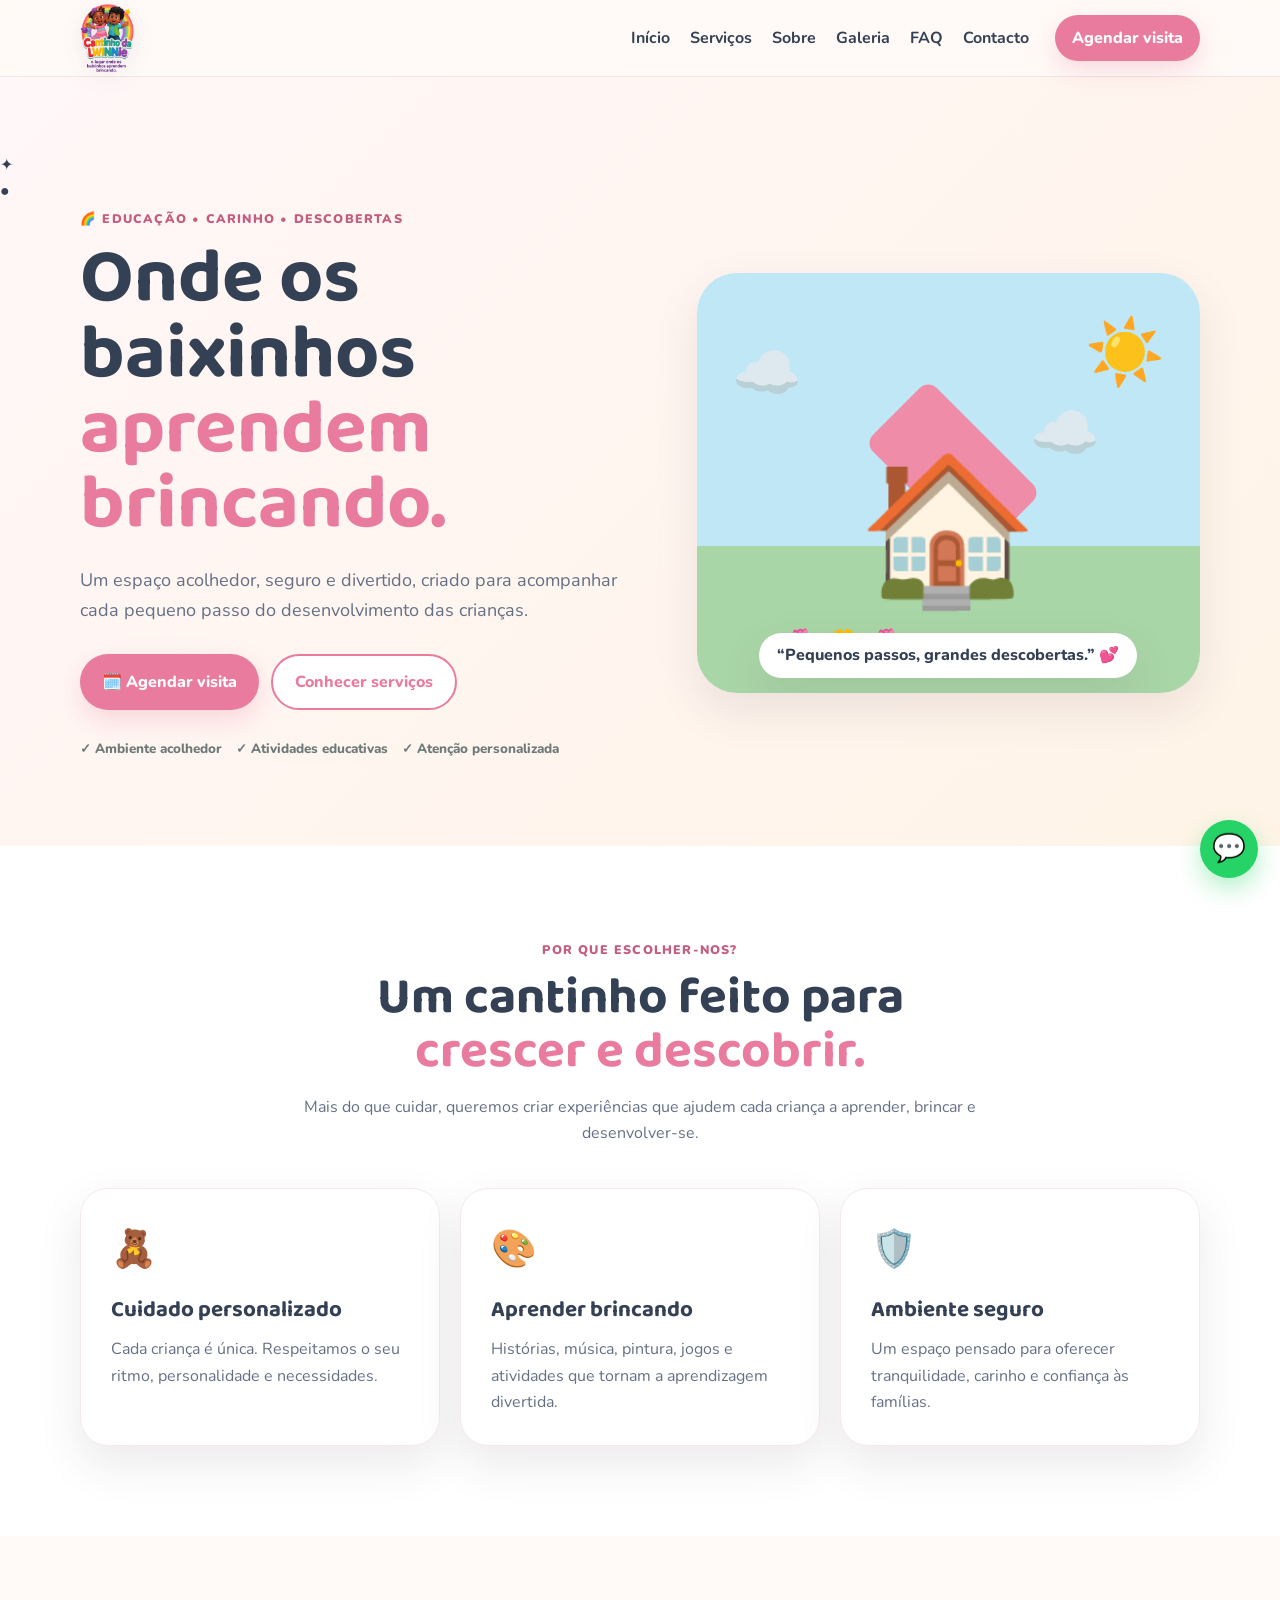
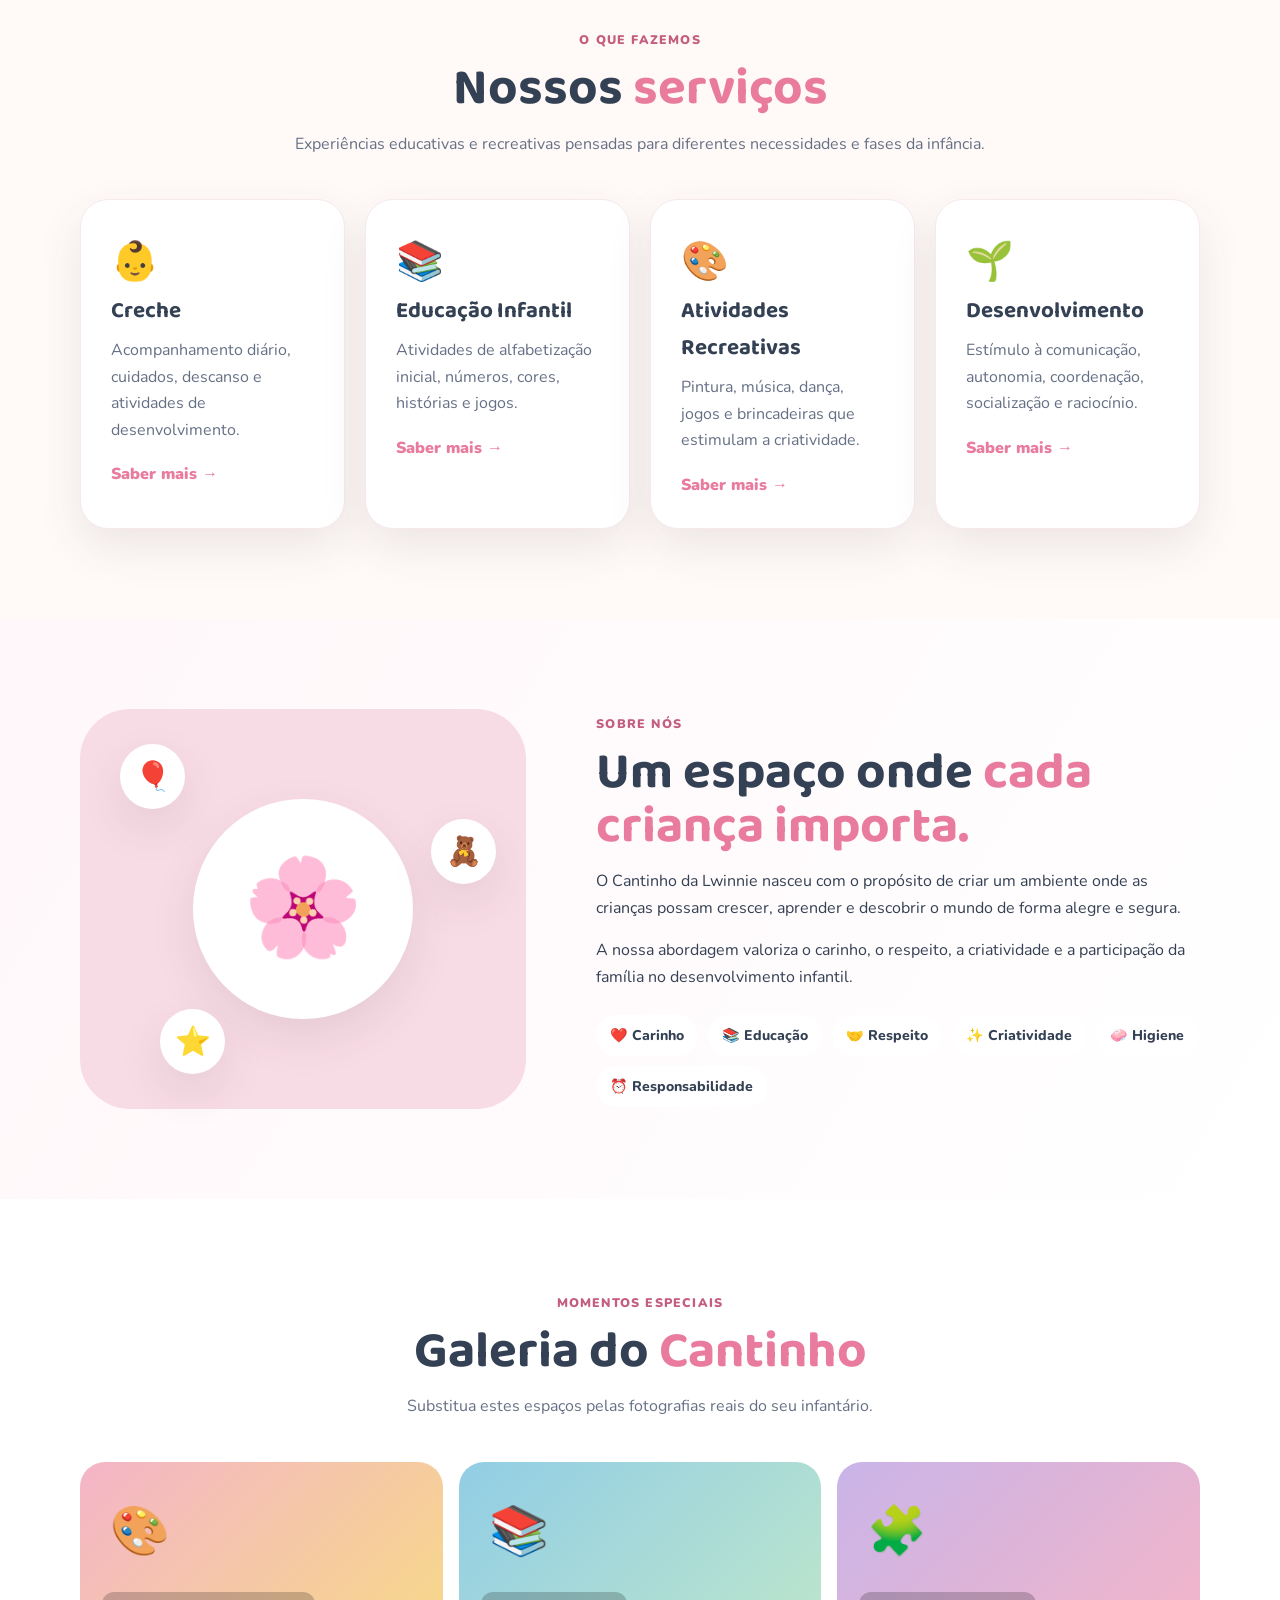
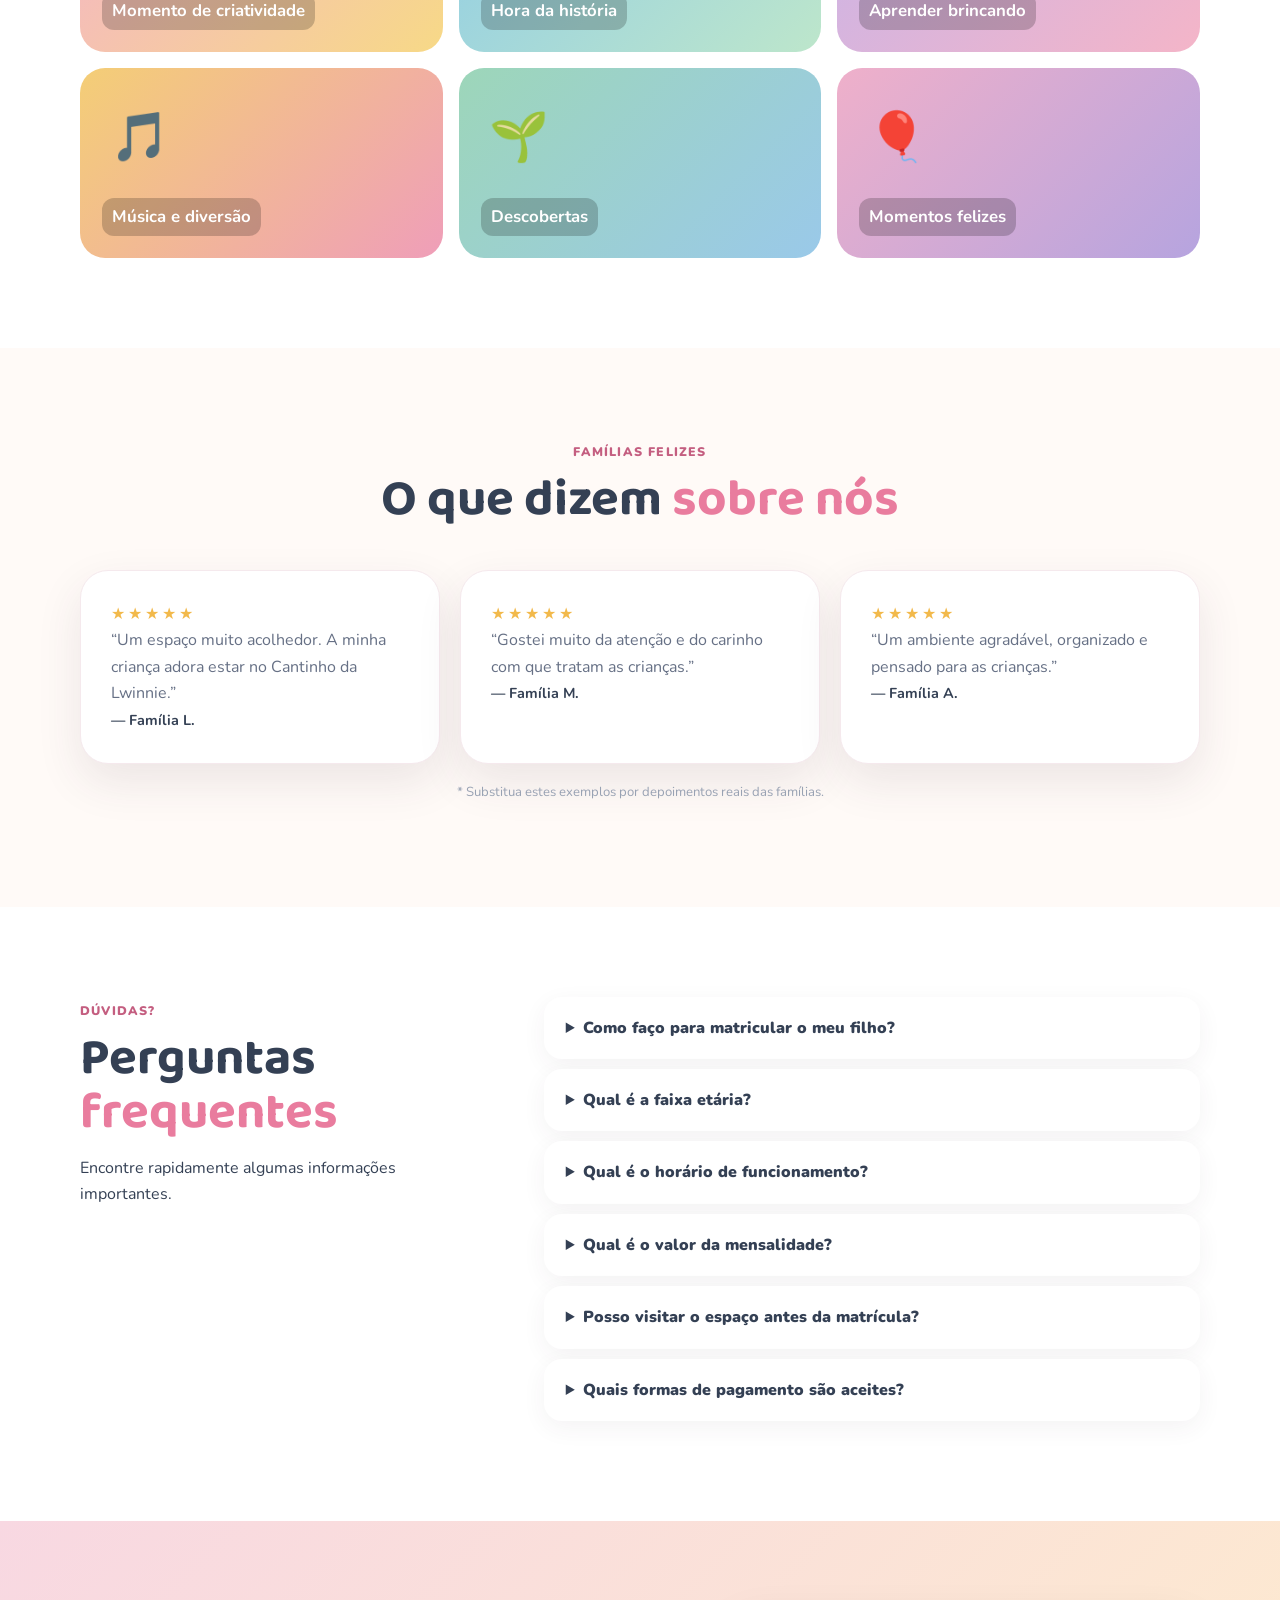
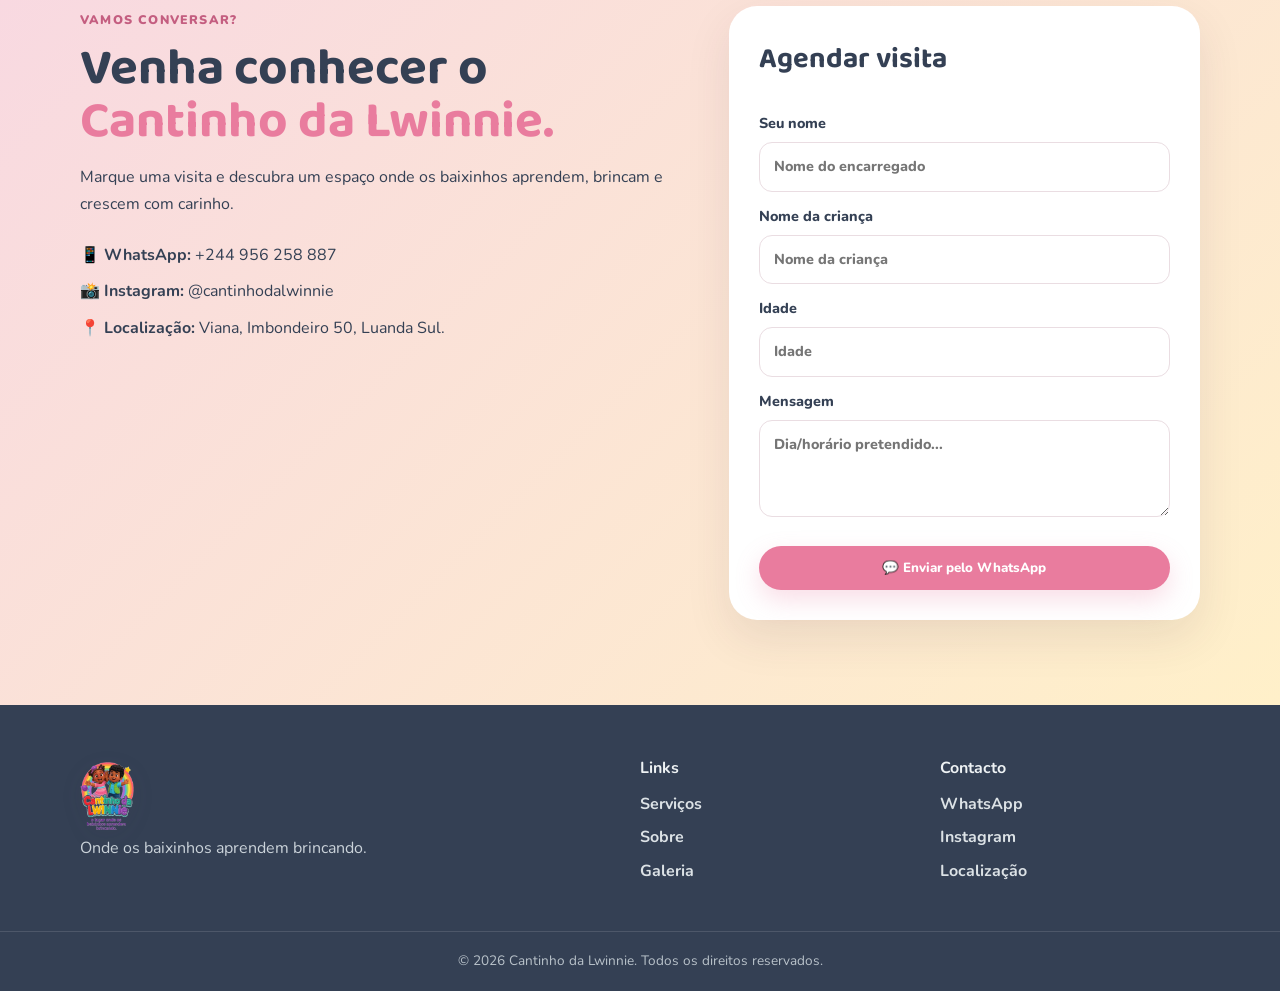
==== index.html @ ca3d9694 "Update contact information in the CTA section of index.html" ====
<!DOCTYPE html>
<html lang="pt-BR">
<head>
  <meta charset="UTF-8">
  <meta name="viewport" content="width=device-width, initial-scale=1.0">
  <title>Cantinho da Lwinnie | Onde os baixinhos aprendem brincando</title>
  <meta name="description" content="Cantinho da Lwinnie — um espaço de carinho, aprendizagem, diversão e descobertas.">
  <link rel="stylesheet" href="style.css">
</head>
<body>
  <header class="header" id="inicio">
    <div class="container nav">
      <a class="logo" href="#inicio" aria-label="Cantinho da Lwinnie"><img src="assets/logo-cantinho-lwinnie.png" alt="Cantinho da Lwinnie — Onde os baixinhos aprendem brincando."></a>
      <button class="menu-btn" aria-label="Abrir menu">☰</button>
      <nav class="menu">
        <a href="#inicio">Início</a>
        <a href="#servicos">Serviços</a>
        <a href="#sobre">Sobre</a>
        <a href="#galeria">Galeria</a>
        <a href="#faq">FAQ</a>
        <a href="#contato">Contacto</a>
      </nav>
      <a class="btn btn-small" href="#contato">Agendar visita</a>
    </div>
  </header>

  <main>
    <section class="hero">
      <div class="hero-decor decor-1">✦</div><div class="hero-decor decor-2">●</div>
      <div class="container hero-grid">
        <div class="hero-copy">
          <span class="eyebrow">🌈 Educação • Carinho • Descobertas</span>
          <h1>Onde os baixinhos <span>aprendem brincando.</span></h1>
          <p>Um espaço acolhedor, seguro e divertido, criado para acompanhar cada pequeno passo do desenvolvimento das crianças.</p>
          <div class="hero-actions">
            <a class="btn" href="#contato">🗓️ Agendar visita</a>
            <a class="btn btn-outline" href="#servicos">Conhecer serviços</a>
          </div>
          <div class="trust-row">
            <span>✓ Ambiente acolhedor</span><span>✓ Atividades educativas</span><span>✓ Atenção personalizada</span>
          </div>
        </div>
        <div class="hero-card">
          <div class="sun">☀️</div>
          <div class="cloud c1">☁️</div><div class="cloud c2">☁️</div>
          <div class="playhouse">
            <div class="roof"></div><div class="house">🏠</div>
            <div class="flowers">🌷 🌼 🌷</div>
          </div>
          <div class="hero-note">“Pequenos passos, grandes descobertas.” 💕</div>
        </div>
      </div>
    </section>

    <section class="section soft">
      <div class="container">
        <div class="section-head">
          <span class="eyebrow">Por que escolher-nos?</span>
          <h2>Um cantinho feito para <span>crescer e descobrir.</span></h2>
          <p>Mais do que cuidar, queremos criar experiências que ajudem cada criança a aprender, brincar e desenvolver-se.</p>
        </div>
        <div class="cards three">
          <article class="card"><div class="icon">🧸</div><h3>Cuidado personalizado</h3><p>Cada criança é única. Respeitamos o seu ritmo, personalidade e necessidades.</p></article>
          <article class="card"><div class="icon">🎨</div><h3>Aprender brincando</h3><p>Histórias, música, pintura, jogos e atividades que tornam a aprendizagem divertida.</p></article>
          <article class="card"><div class="icon">🛡️</div><h3>Ambiente seguro</h3><p>Um espaço pensado para oferecer tranquilidade, carinho e confiança às famílias.</p></article>
        </div>
      </div>
    </section>

    <section class="section" id="servicos">
      <div class="container">
        <div class="section-head">
          <span class="eyebrow">O que fazemos</span>
          <h2>Nossos <span>serviços</span></h2>
          <p>Experiências educativas e recreativas pensadas para diferentes necessidades e fases da infância.</p>
        </div>
        <div class="cards four">
          <article class="service"><span>👶</span><h3>Creche</h3><p>Acompanhamento diário, cuidados, descanso e atividades de desenvolvimento.</p><a href="#contato">Saber mais →</a></article>
          <article class="service"><span>📚</span><h3>Educação Infantil</h3><p>Atividades de alfabetização inicial, números, cores, histórias e jogos.</p><a href="#contato">Saber mais →</a></article>
          <article class="service"><span>🎨</span><h3>Atividades Recreativas</h3><p>Pintura, música, dança, jogos e brincadeiras que estimulam a criatividade.</p><a href="#contato">Saber mais →</a></article>
          <article class="service"><span>🌱</span><h3>Desenvolvimento</h3><p>Estímulo à comunicação, autonomia, coordenação, socialização e raciocínio.</p><a href="#contato">Saber mais →</a></article>
        </div>
      </div>
    </section>

    <section class="section about" id="sobre">
      <div class="container about-grid">
        <div class="about-art"><div class="about-circle">🌸</div><div class="bubble b1">🎈</div><div class="bubble b2">🧸</div><div class="bubble b3">⭐</div></div>
        <div>
          <span class="eyebrow">Sobre nós</span>
          <h2>Um espaço onde <span>cada criança importa.</span></h2>
          <p>O Cantinho da Lwinnie nasceu com o propósito de criar um ambiente onde as crianças possam crescer, aprender e descobrir o mundo de forma alegre e segura.</p>
          <p>A nossa abordagem valoriza o carinho, o respeito, a criatividade e a participação da família no desenvolvimento infantil.</p>
          <div class="values"><span>❤️ Carinho</span><span>📚 Educação</span><span>🤝 Respeito</span><span>✨ Criatividade</span><span>🧼 Higiene</span><span>⏰ Responsabilidade</span></div>
        </div>
      </div>
    </section>

    <section class="section soft" id="galeria">
      <div class="container">
        <div class="section-head">
          <span class="eyebrow">Momentos especiais</span>
          <h2>Galeria do <span>Cantinho</span></h2>
          <p>Substitua estes espaços pelas fotografias reais do seu infantário.</p>
        </div>
        <div class="gallery">
          <div class="photo p1"><span>🎨</span><b>Momento de criatividade</b></div>
          <div class="photo p2"><span>📚</span><b>Hora da história</b></div>
          <div class="photo p3"><span>🧩</span><b>Aprender brincando</b></div>
          <div class="photo p4"><span>🎵</span><b>Música e diversão</b></div>
          <div class="photo p5"><span>🌱</span><b>Descobertas</b></div>
          <div class="photo p6"><span>🎈</span><b>Momentos felizes</b></div>
        </div>
      </div>
    </section>

    <section class="section">
      <div class="container">
        <div class="section-head"><span class="eyebrow">Famílias felizes</span><h2>O que dizem <span>sobre nós</span></h2></div>
        <div class="cards three">
          <article class="testimonial"><div class="stars">★★★★★</div><p>“Um espaço muito acolhedor. A minha criança adora estar no Cantinho da Lwinnie.”</p><b>— Família L.</b></article>
          <article class="testimonial"><div class="stars">★★★★★</div><p>“Gostei muito da atenção e do carinho com que tratam as crianças.”</p><b>— Família M.</b></article>
          <article class="testimonial"><div class="stars">★★★★★</div><p>“Um ambiente agradável, organizado e pensado para as crianças.”</p><b>— Família A.</b></article>
        </div>
        <p class="small-note">* Substitua estes exemplos por depoimentos reais das famílias.</p>
      </div>
    </section>

    <section class="section soft" id="faq">
      <div class="container faq-grid">
        <div><span class="eyebrow">Dúvidas?</span><h2>Perguntas <span>frequentes</span></h2><p>Encontre rapidamente algumas informações importantes.</p></div>
        <div class="faq">
          <details><summary>Como faço para matricular o meu filho?</summary><p>Entre em contacto pelo WhatsApp ou agende uma visita para conhecer o espaço e receber todas as informações.</p></details>
          <details><summary>Qual é a faixa etária?</summary><p>Informe aqui a faixa etária real atendida pelo Cantinho da Lwinnie.</p></details>
          <details><summary>Qual é o horário de funcionamento?</summary><p>Informe aqui os horários oficiais de funcionamento.</p></details>
          <details><summary>Qual é o valor da mensalidade?</summary><p>Entre em contacto para consultar os valores e condições atuais.</p></details>
          <details><summary>Posso visitar o espaço antes da matrícula?</summary><p>Sim. Recomendamos agendar a visita previamente para podermos receber a família com atenção.</p></details>
          <details><summary>Quais formas de pagamento são aceites?</summary><p>Informe aqui os métodos de pagamento disponíveis.</p></details>
        </div>
      </div>
    </section>

    <section class="cta" id="contato">
      <div class="container cta-grid">
        <div><span class="eyebrow">Vamos conversar?</span><h2>Venha conhecer o <span>Cantinho da Lwinnie.</span></h2><p>Marque uma visita e descubra um espaço onde os baixinhos aprendem, brincam e crescem com carinho.</p>
          <div class="contact-list"><div>📱 <b>WhatsApp:</b> <span id="phoneText">+244 956 258 887 </span></div><div>📸 <b>Instagram:</b> @cantinhodalwinnie</div><div>📍 <b>Localização:</b> Viana, Imbondeiro 50, Luanda Sul. </div></div>
        </div>
        <form id="bookingForm">
          <h3>Agendar visita</h3>
          <label>Seu nome<input required id="name" placeholder="Nome do encarregado"></label>
          <label>Nome da criança<input id="child" placeholder="Nome da criança"></label>
          <label>Idade<input id="age" type="number" min="0" max="18" placeholder="Idade"></label>
          <label>Mensagem<textarea id="message" rows="3" placeholder="Dia/horário pretendido..."></textarea></label>
          <button class="btn" type="submit">💬 Enviar pelo WhatsApp</button>
        </form>
      </div>
    </section>
  </main>

  <footer>
    <div class="container footer-grid">
      <div><a class="logo" href="#inicio" aria-label="Cantinho da Lwinnie"><img src="assets/logo-cantinho-lwinnie.png" alt="Cantinho da Lwinnie — Onde os baixinhos aprendem brincando."></a><p>Onde os baixinhos aprendem brincando.</p></div>
      <div><b>Links</b><a href="#servicos">Serviços</a><a href="#sobre">Sobre</a><a href="#galeria">Galeria</a></div>
      <div><b>Contacto</b><a href="#contato">WhatsApp</a><a href="#contato">Instagram</a><a href="#contato">Localização</a></div>
    </div>
    <div class="copyright">© 2026 Cantinho da Lwinnie. Todos os direitos reservados.</div>
  </footer>
  <a class="whatsapp" id="wa" href="#" aria-label="Falar no WhatsApp">💬</a>
  <script src="script.js"></script>
</body>
</html>
---- style.css ----
@import url('https://fonts.googleapis.com/css2?family=Baloo+2:wght@500;600;700&family=Nunito:wght@400;600;700;800&display=swap');
:root{--pink:#e97c9e;--pink2:#f8d8e2;--yellow:#f7c95b;--green:#83c9aa;--blue:#8dc8e8;--ink:#344054;--muted:#667085;--cream:#fffaf7;--white:#fff;--shadow:0 18px 45px rgba(72,52,65,.10);--radius:28px}
*{box-sizing:border-box;scroll-behavior:smooth}body{margin:0;font-family:Nunito,sans-serif;color:var(--ink);background:var(--cream);line-height:1.65}h1,h2,h3,.logo{font-family:"Baloo 2",sans-serif}h1,h2,h3,p{margin-top:0}.container{width:min(1120px,92%);margin:auto}.header{position:sticky;top:0;z-index:50;background:rgba(255,250,247,.9);backdrop-filter:blur(16px);border-bottom:1px solid #f1e5e8}.nav{height:76px;display:flex;align-items:center;gap:26px}.logo{display:flex;align-items:center;font-size:1.35rem;text-decoration:none;color:var(--ink);white-space:nowrap;height:66px;overflow:visible}.logo img{display:block;height:68px;width:auto;max-width:230px;object-fit:contain;filter:drop-shadow(0 7px 10px rgba(72,52,65,.10));animation:logoEntrance .9s ease-out both,logoFloat 4.5s ease-in-out 1s infinite}.logo:hover img{animation:logoFloat .9s ease-in-out infinite;transform:scale(1.03)}@keyframes logoEntrance{from{opacity:0;transform:translateY(-14px) scale(.88) rotate(-3deg)}to{opacity:1;transform:translateY(0) scale(1) rotate(0)}}@keyframes logoFloat{0%,100%{transform:translateY(0) rotate(0deg)}50%{transform:translateY(-3px) rotate(.6deg)}}.menu{display:flex;gap:20px;margin-left:auto}.menu a,footer a{color:var(--ink);text-decoration:none;font-weight:700}.menu a:hover,footer a:hover{color:var(--pink)}.btn{display:inline-flex;align-items:center;justify-content:center;border:0;border-radius:999px;padding:13px 22px;background:var(--pink);color:white;text-decoration:none;font-weight:800;box-shadow:0 10px 24px rgba(233,124,158,.25);cursor:pointer;font-family:inherit}.btn:hover{transform:translateY(-2px)}.btn-small{padding:10px 17px}.btn-outline{background:white;color:var(--pink);border:2px solid var(--pink);box-shadow:none}.menu-btn{display:none;background:none;border:0;font-size:1.6rem}.hero{overflow:hidden;padding:75px 0 85px;background:linear-gradient(135deg,#fff7f8,#fff4e7)}.hero-grid{display:grid;grid-template-columns:1.05fr .95fr;gap:60px;align-items:center}.eyebrow{display:inline-block;color:#c45e80;font-weight:900;text-transform:uppercase;letter-spacing:1.2px;font-size:.78rem;margin-bottom:12px}.hero h1{font-size:clamp(3rem,6vw,5rem);line-height:.98;margin-bottom:24px;color:#344054}.hero h1 span,h2 span{color:var(--pink)}.hero p{font-size:1.13rem;color:var(--muted);max-width:610px}.hero-actions{display:flex;gap:12px;flex-wrap:wrap;margin:28px 0}.trust-row{display:flex;gap:14px;flex-wrap:wrap;font-size:.84rem;font-weight:800;color:#6d7a77}.hero-card{height:420px;border-radius:40px;background:linear-gradient(180deg,#bfe7f5 0 65%,#a9d6a7 65%);position:relative;overflow:hidden;box-shadow:var(--shadow)}.sun{position:absolute;right:35px;top:28px;font-size:4rem}.cloud{position:absolute;font-size:3.5rem;opacity:.85}.c1{left:35px;top:55px}.c2{right:100px;top:115px}.playhouse{position:absolute;left:50%;bottom:42px;transform:translateX(-50%);font-size:9rem}.roof{position:absolute;width:160px;height:90px;background:#ef8da9;left:15px;top:10px;transform:rotate(45deg);border-radius:12px;z-index:0}.house{position:relative;z-index:1}.flowers{position:absolute;bottom:-18px;left:-75px;font-size:1.8rem;width:280px;white-space:nowrap}.hero-note{position:absolute;bottom:15px;left:50%;transform:translateX(-50%);background:white;padding:9px 18px;border-radius:999px;font-weight:800;width:max-content;box-shadow:var(--shadow)}.section{padding:90px 0}.soft{background:#fff}.section-head{text-align:center;max-width:700px;margin:0 auto 42px}.section-head h2,h2{font-size:clamp(2.2rem,4vw,3.2rem);line-height:1.05;margin-bottom:14px}.section-head p{color:var(--muted)}.cards{display:grid;gap:20px}.three{grid-template-columns:repeat(3,1fr)}.four{grid-template-columns:repeat(4,1fr)}.card,.service,.testimonial{background:white;border-radius:var(--radius);padding:30px;box-shadow:var(--shadow);border:1px solid #f5e9ed}.icon{font-size:2.3rem;margin-bottom:12px}.card h3,.service h3{font-size:1.4rem;margin-bottom:7px}.card p,.service p,.testimonial p{color:var(--muted);margin-bottom:0}.service{transition:.2s}.service:hover{transform:translateY(-6px)}.service>span{font-size:2.4rem}.service a{display:inline-block;color:var(--pink);font-weight:900;text-decoration:none;margin-top:18px}.about{background:linear-gradient(120deg,#fff7f9,#fff)}.about-grid{display:grid;grid-template-columns:.85fr 1.15fr;gap:70px;align-items:center}.about-art{height:400px;border-radius:50px;background:#f8dce5;position:relative;display:grid;place-items:center}.about-circle{width:220px;height:220px;border-radius:50%;background:#fff;display:grid;place-items:center;font-size:6rem;box-shadow:var(--shadow)}.bubble{position:absolute;background:white;width:65px;height:65px;border-radius:50%;display:grid;place-items:center;font-size:1.8rem;box-shadow:var(--shadow)}.b1{top:35px;left:40px}.b2{right:30px;top:110px}.b3{bottom:35px;left:80px}.values{display:flex;gap:10px;flex-wrap:wrap;margin-top:25px}.values span{background:#fff;padding:9px 14px;border-radius:999px;font-weight:800;font-size:.88rem}.gallery{display:grid;grid-template-columns:repeat(3,1fr);gap:16px}.photo{min-height:190px;border-radius:25px;display:flex;flex-direction:column;justify-content:end;padding:22px;color:white;overflow:hidden;position:relative;background:linear-gradient(135deg,#f4b5c8,#f7d987)}.photo:nth-child(2){background:linear-gradient(135deg,#91cde5,#bde6cb)}.photo:nth-child(3){background:linear-gradient(135deg,#c9b4e8,#f4b5c8)}.photo:nth-child(4){background:linear-gradient(135deg,#f4ce76,#ef9eb9)}.photo:nth-child(5){background:linear-gradient(135deg,#9dd6b9,#9ac9e9)}.photo:nth-child(6){background:linear-gradient(135deg,#efb0ca,#b6a4df)}.photo span{font-size:3rem;position:absolute;top:30px;left:30px}.photo b{font-size:1.05rem;background:rgba(0,0,0,.2);padding:5px 10px;border-radius:12px;width:max-content}.stars{color:#f2b94b;letter-spacing:3px}.testimonial b{font-size:.9rem}.small-note{text-align:center;color:#98a2b3;font-size:.82rem;margin-top:18px}.faq-grid{display:grid;grid-template-columns:.75fr 1.25fr;gap:70px}.faq details{background:white;border-radius:18px;margin-bottom:10px;padding:18px 22px;box-shadow:0 7px 25px rgba(72,52,65,.06)}summary{cursor:pointer;font-weight:900}details p{color:var(--muted);margin:12px 0 0}.cta{padding:85px 0;background:linear-gradient(135deg,#f8d8e2,#fff0c9)}.cta-grid{display:grid;grid-template-columns:1fr .8fr;gap:60px;align-items:start}.contact-list{display:grid;gap:10px;margin-top:25px}.cta form{background:white;padding:30px;border-radius:28px;box-shadow:var(--shadow)}form h3{font-size:1.8rem}label{display:block;font-weight:800;font-size:.9rem;margin:13px 0}input,textarea{width:100%;margin-top:6px;border:1px solid #eadde2;border-radius:13px;padding:12px 14px;font:inherit;outline:none}input:focus,textarea:focus{border-color:var(--pink)}form .btn{width:100%;margin-top:8px}footer{background:#344054;color:#eef2f4;padding:50px 0 0}.footer-grid{display:grid;grid-template-columns:2fr 1fr 1fr;gap:40px;padding-bottom:40px}.footer-grid .logo{color:white}.footer-grid p{color:#cbd3da}.footer-grid b{display:block;margin-bottom:10px}.footer-grid a{display:block;color:#dce2e6;margin:7px 0}.copyright{text-align:center;border-top:1px solid rgba(255,255,255,.12);padding:18px;color:#b9c2ca;font-size:.85rem}.whatsapp{position:fixed;right:22px;bottom:22px;width:58px;height:58px;border-radius:50%;display:grid;place-items:center;background:#25d366;color:white;text-decoration:none;font-size:1.7rem;box-shadow:0 10px 25px rgba(37,211,102,.35);z-index:40}@media(max-width:900px){.menu{display:none;position:absolute;top:76px;left:0;right:0;background:var(--cream);padding:20px;flex-direction:column;box-shadow:var(--shadow)}.menu.open{display:flex}.menu-btn{display:block;margin-left:auto}.nav>.btn{display:none}.hero-grid,.about-grid,.faq-grid,.cta-grid{grid-template-columns:1fr}.hero-card{height:330px}.three,.four{grid-template-columns:1fr 1fr}.gallery{grid-template-columns:1fr 1fr}.about-art{height:300px}}@media(max-width:560px){.logo{height:62px}.logo img{height:60px;max-width:180px}.hero{padding-top:45px}.three,.four,.gallery,.footer-grid{grid-template-columns:1fr}.section{padding:65px 0}.hero h1{font-size:3rem}.hero-card{height:280px}.playhouse{font-size:6rem}.hero-note{font-size:.75rem}.trust-row{display:grid}.about-art{height:280px}.about-circle{width:170px;height:170px;font-size:4rem}}

@media (prefers-reduced-motion: reduce){.logo img{animation:none!important}.btn:hover,.service:hover{transform:none}}
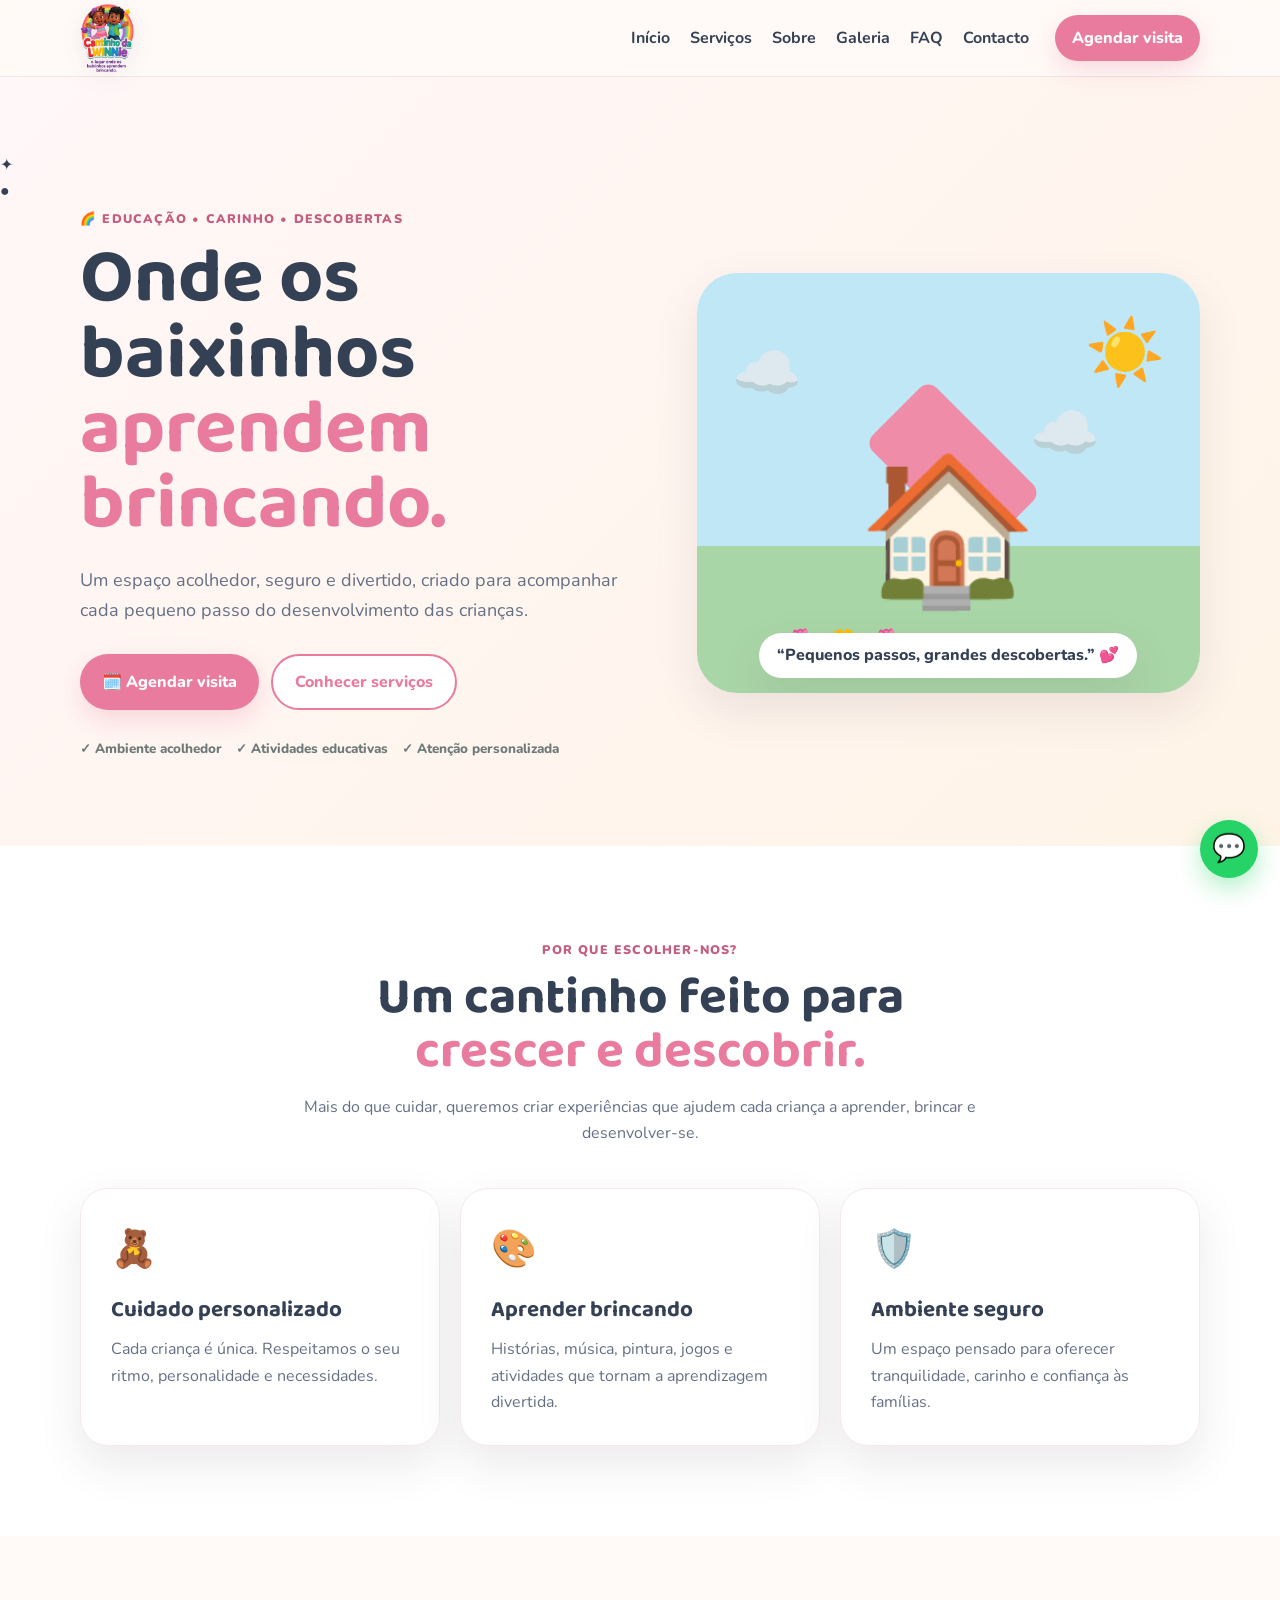
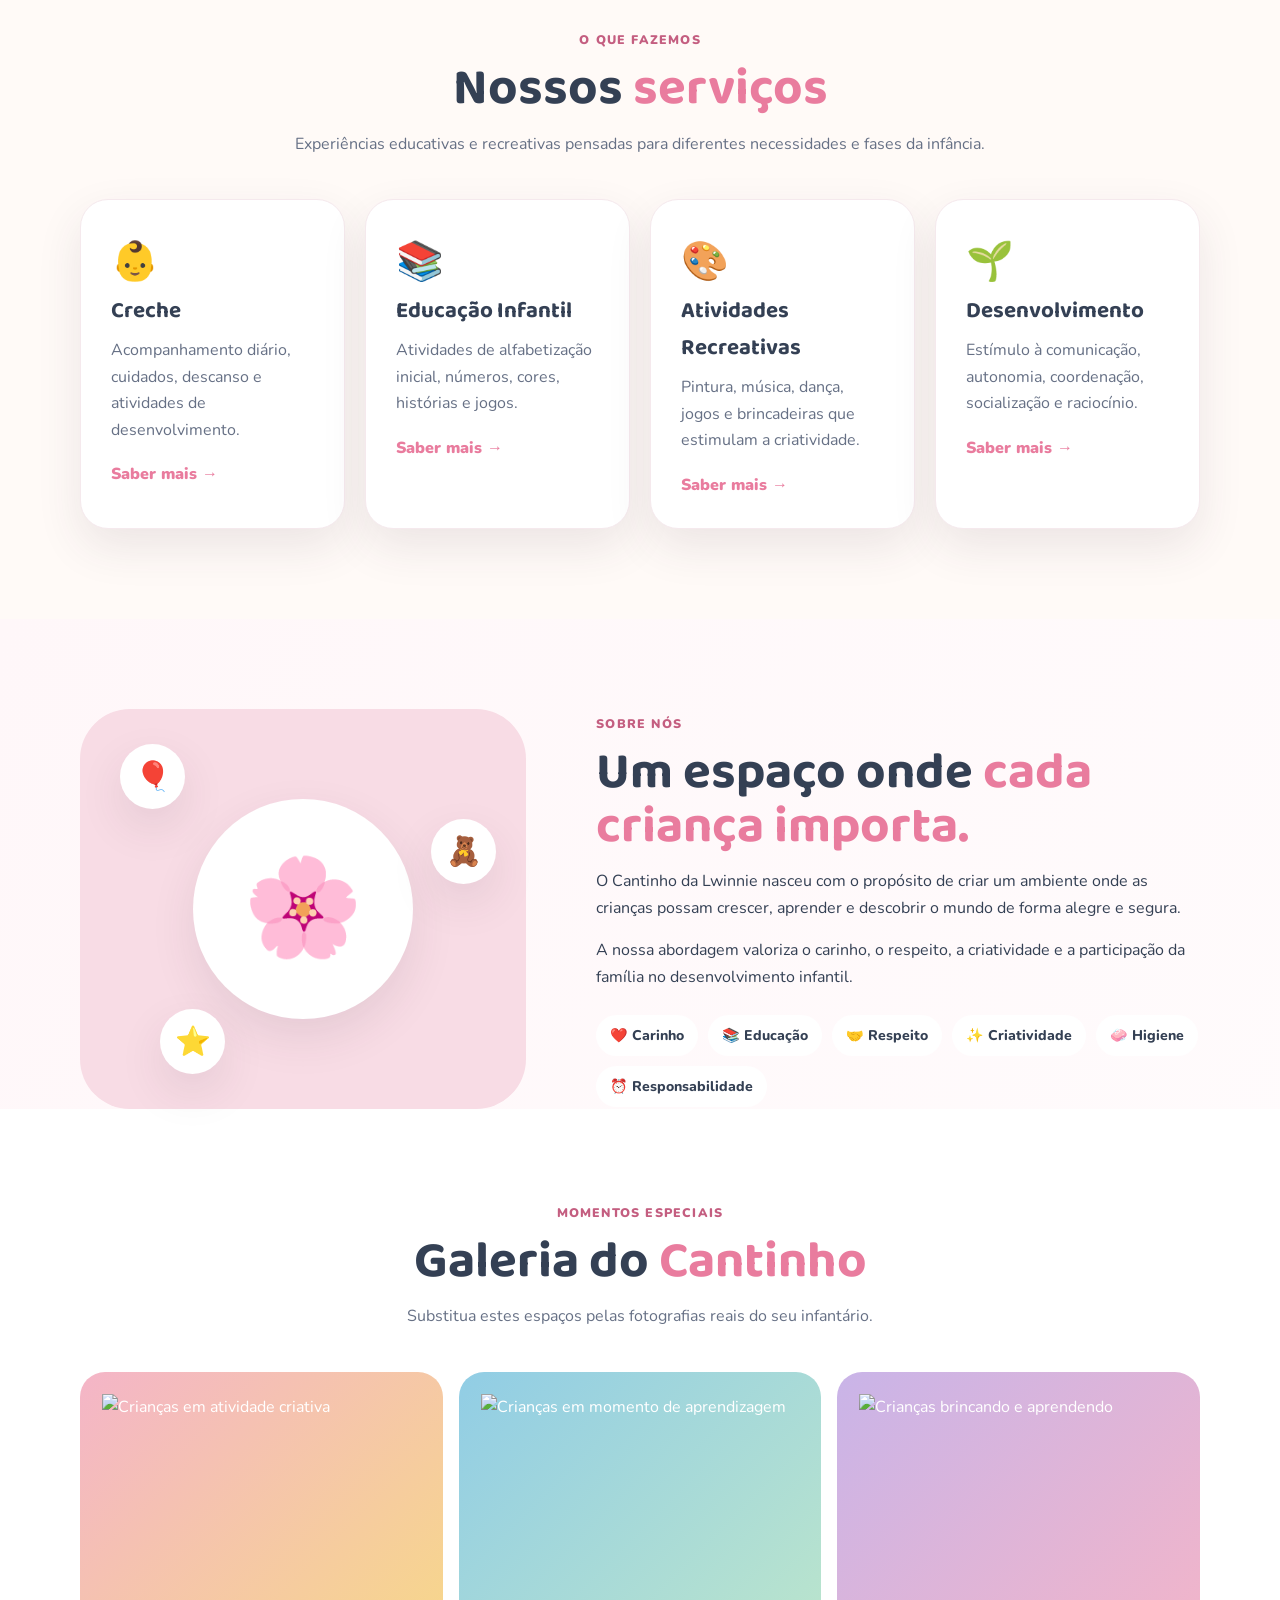
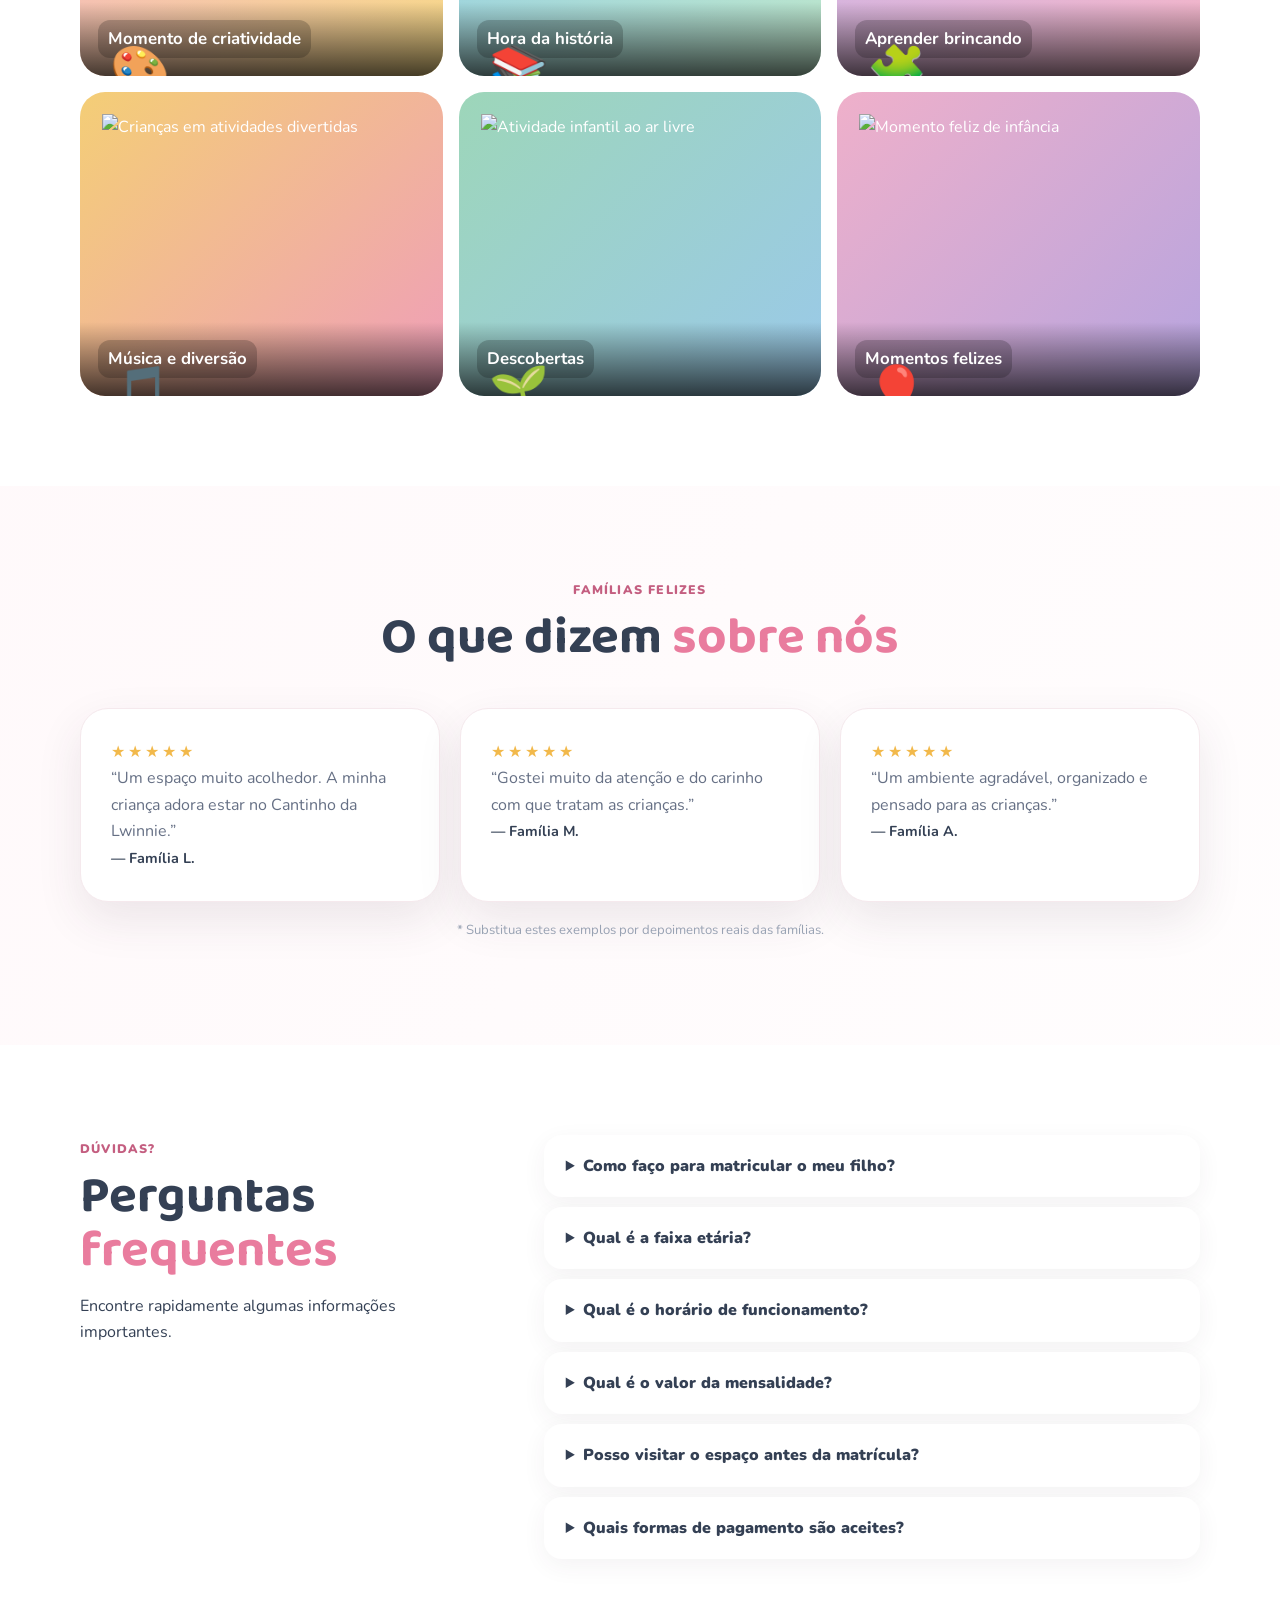
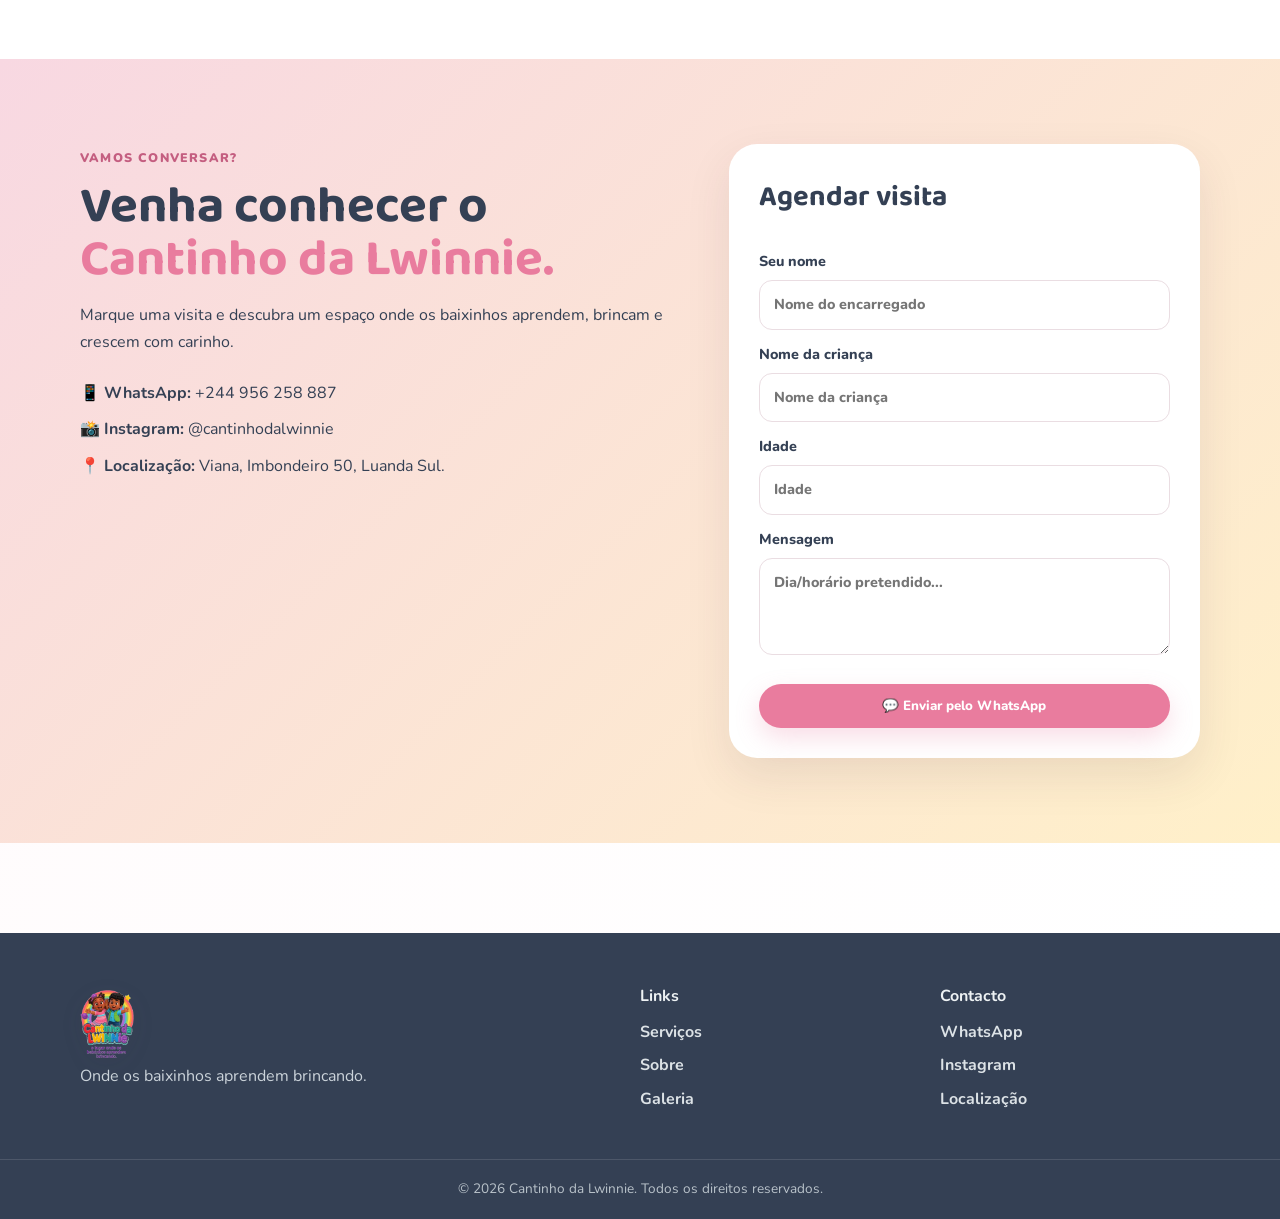
==== commit d54482ba: "Update contact information in the CTA section of index.html" ====
--- a/index.html
+++ b/index.html
@@ -6,6 +6,32 @@
   <title>Cantinho da Lwinnie | Onde os baixinhos aprendem brincando</title>
   <meta name="description" content="Cantinho da Lwinnie — um espaço de carinho, aprendizagem, diversão e descobertas.">
   <link rel="stylesheet" href="style.css">
+
+  <style>
+  .gallery .photo { overflow: hidden; position: relative; }
+  .gallery .photo > img {
+    width: 100%;
+    height: 100%;
+    min-height: 260px;
+    object-fit: cover;
+    display: block;
+    transition: transform .45s ease;
+  }
+  .gallery .photo:hover > img { transform: scale(1.05); }
+  .gallery .photo-caption {
+    position: absolute;
+    left: 0;
+    right: 0;
+    bottom: 0;
+    padding: 18px;
+    color: #fff;
+    background: linear-gradient(transparent, rgba(0,0,0,.72));
+    display: flex;
+    align-items: center;
+    gap: 8px;
+  }
+</style>
+
 </head>
 <body>
   <header class="header" id="inicio">
@@ -94,8 +120,6 @@
           <div class="values"><span>❤️ Carinho</span><span>📚 Educação</span><span>🤝 Respeito</span><span>✨ Criatividade</span><span>🧼 Higiene</span><span>⏰ Responsabilidade</span></div>
         </div>
       </div>
-    </section>
-
     <section class="section soft" id="galeria">
       <div class="container">
         <div class="section-head">
@@ -104,12 +128,30 @@
           <p>Substitua estes espaços pelas fotografias reais do seu infantário.</p>
         </div>
         <div class="gallery">
-          <div class="photo p1"><span>🎨</span><b>Momento de criatividade</b></div>
-          <div class="photo p2"><span>📚</span><b>Hora da história</b></div>
-          <div class="photo p3"><span>🧩</span><b>Aprender brincando</b></div>
-          <div class="photo p4"><span>🎵</span><b>Música e diversão</b></div>
-          <div class="photo p5"><span>🌱</span><b>Descobertas</b></div>
-          <div class="photo p6"><span>🎈</span><b>Momentos felizes</b></div>
+          <div class="photo p1">
+            <img src="https://images.unsplash.com/photo-1596464716127-f2a82984de30?auto=format&fit=crop&w=900&q=85" alt="Crianças em atividade criativa" loading="lazy">
+            <div class="photo-caption"><span>🎨</span><b>Momento de criatividade</b></div>
+          </div>
+          <div class="photo p2">
+            <img src="https://images.unsplash.com/photo-1503676260728-1c00da094a0b?auto=format&fit=crop&w=900&q=85" alt="Crianças em momento de aprendizagem" loading="lazy">
+            <div class="photo-caption"><span>📚</span><b>Hora da história</b></div>
+          </div>
+          <div class="photo p3">
+            <img src="https://images.unsplash.com/photo-1587654780291-39c9404d746b?auto=format&fit=crop&w=900&q=85" alt="Crianças brincando e aprendendo" loading="lazy">
+            <div class="photo-caption"><span>🧩</span><b>Aprender brincando</b></div>
+          </div>
+          <div class="photo p4">
+            <img src="https://images.unsplash.com/photo-1560785496-3c9d27877182?auto=format&fit=crop&w=900&q=85" alt="Crianças em atividades divertidas" loading="lazy">
+            <div class="photo-caption"><span>🎵</span><b>Música e diversão</b></div>
+          </div>
+          <div class="photo p5">
+            <img src="https://images.unsplash.com/photo-1599623560574-39d485900c95?auto=format&fit=crop&w=900&q=85" alt="Atividade infantil ao ar livre" loading="lazy">
+            <div class="photo-caption"><span>🌱</span><b>Descobertas</b></div>
+          </div>
+          <div class="photo p6">
+            <img src="https://images.unsplash.com/photo-1602030028438-4cf153cbae9e?auto=format&fit=crop&w=900&q=85" alt="Momento feliz de infância" loading="lazy">
+            <div class="photo-caption"><span>🎈</span><b>Momentos felizes</b></div>
+          </div>
         </div>
       </div>
     </section>
@@ -143,7 +185,7 @@
     <section class="cta" id="contato">
       <div class="container cta-grid">
         <div><span class="eyebrow">Vamos conversar?</span><h2>Venha conhecer o <span>Cantinho da Lwinnie.</span></h2><p>Marque uma visita e descubra um espaço onde os baixinhos aprendem, brincam e crescem com carinho.</p>
-          <div class="contact-list"><div>📱 <b>WhatsApp:</b> <span id="phoneText">+244 956 258 887 </span></div><div>📸 <b>Instagram:</b> @cantinhodalwinnie</div><div>📍 <b>Localização:</b> Viana, Imbondeiro 50, Luanda Sul. </div></div>
+          <div class="contact-list"><div>📱 <b>WhatsApp:</b> <span id="phoneText">+244 956 258 887</span></div><div>📸 <b>Instagram:</b> @cantinhodalwinnie</div><div>📍 <b>Localização:</b> Viana, Imbondeiro 50, Luanda Sul. </div></div>
         </div>
         <form id="bookingForm">
           <h3>Agendar visita</h3>
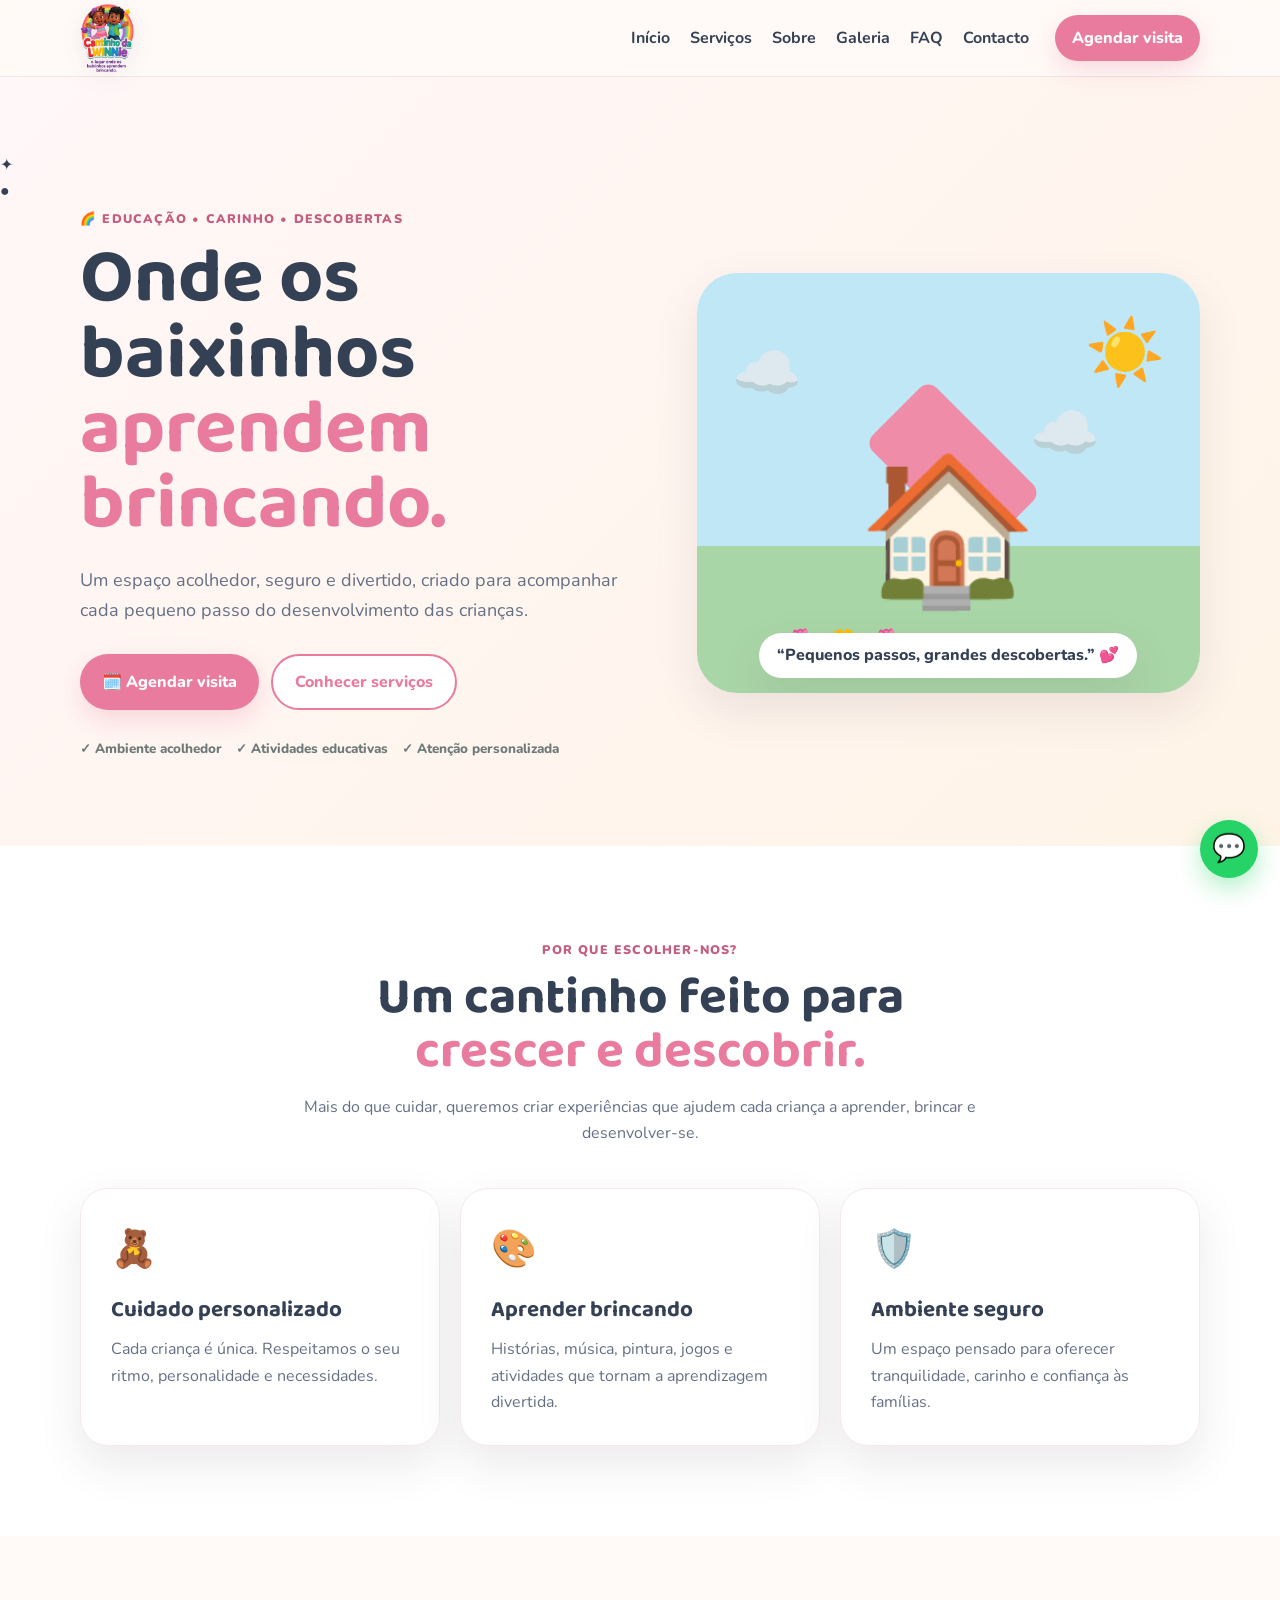
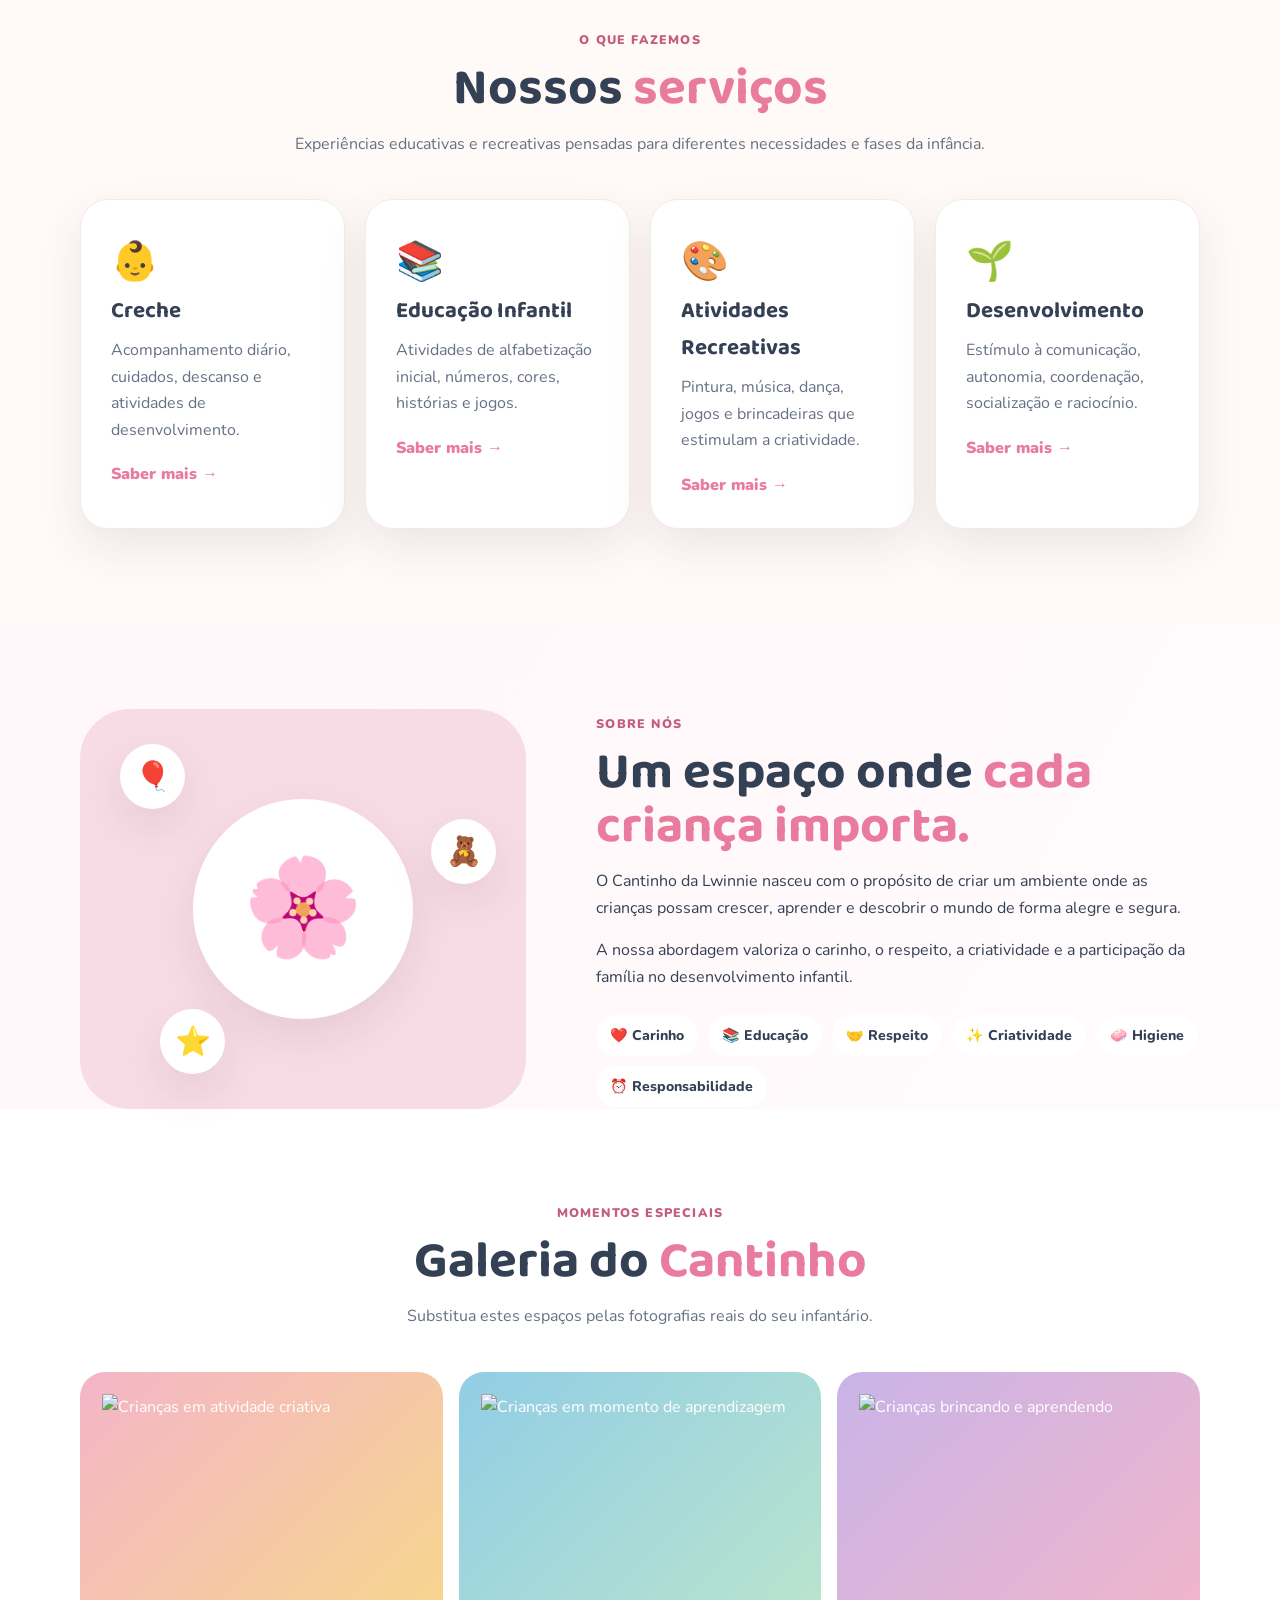
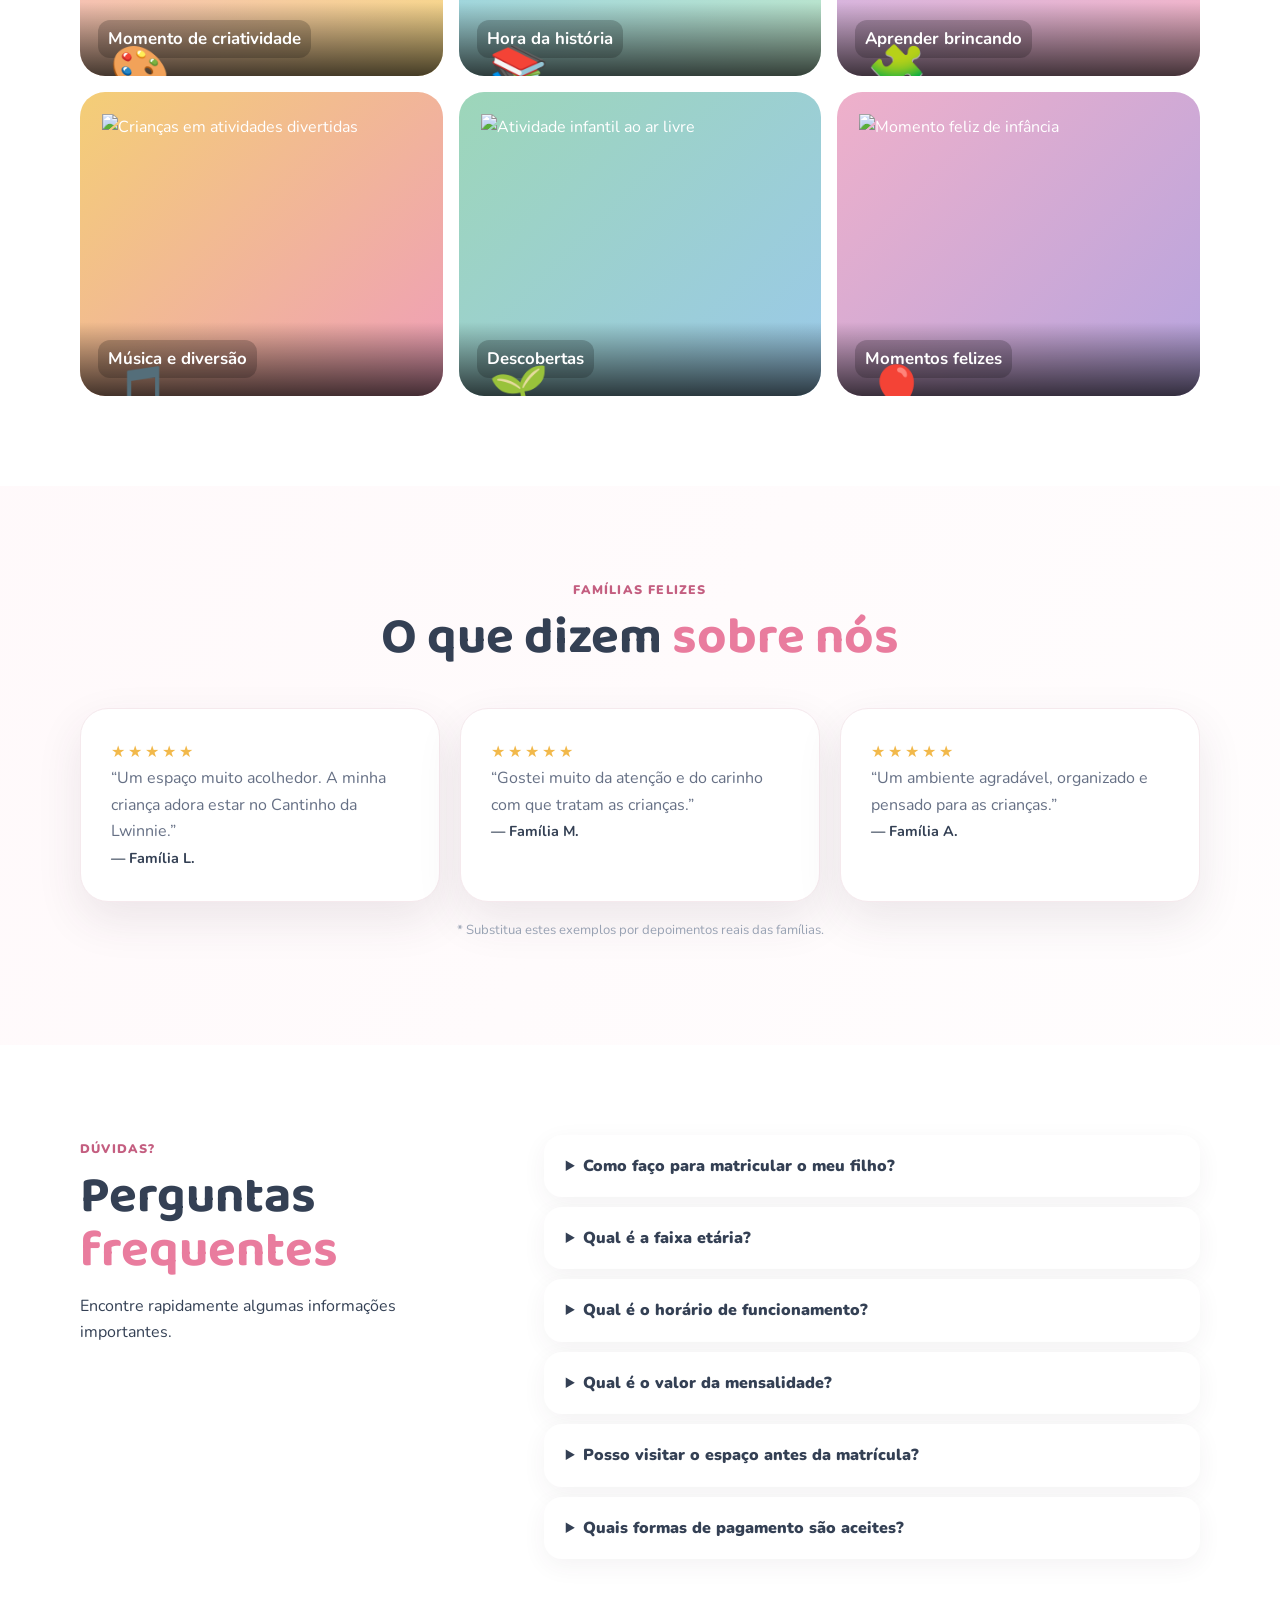
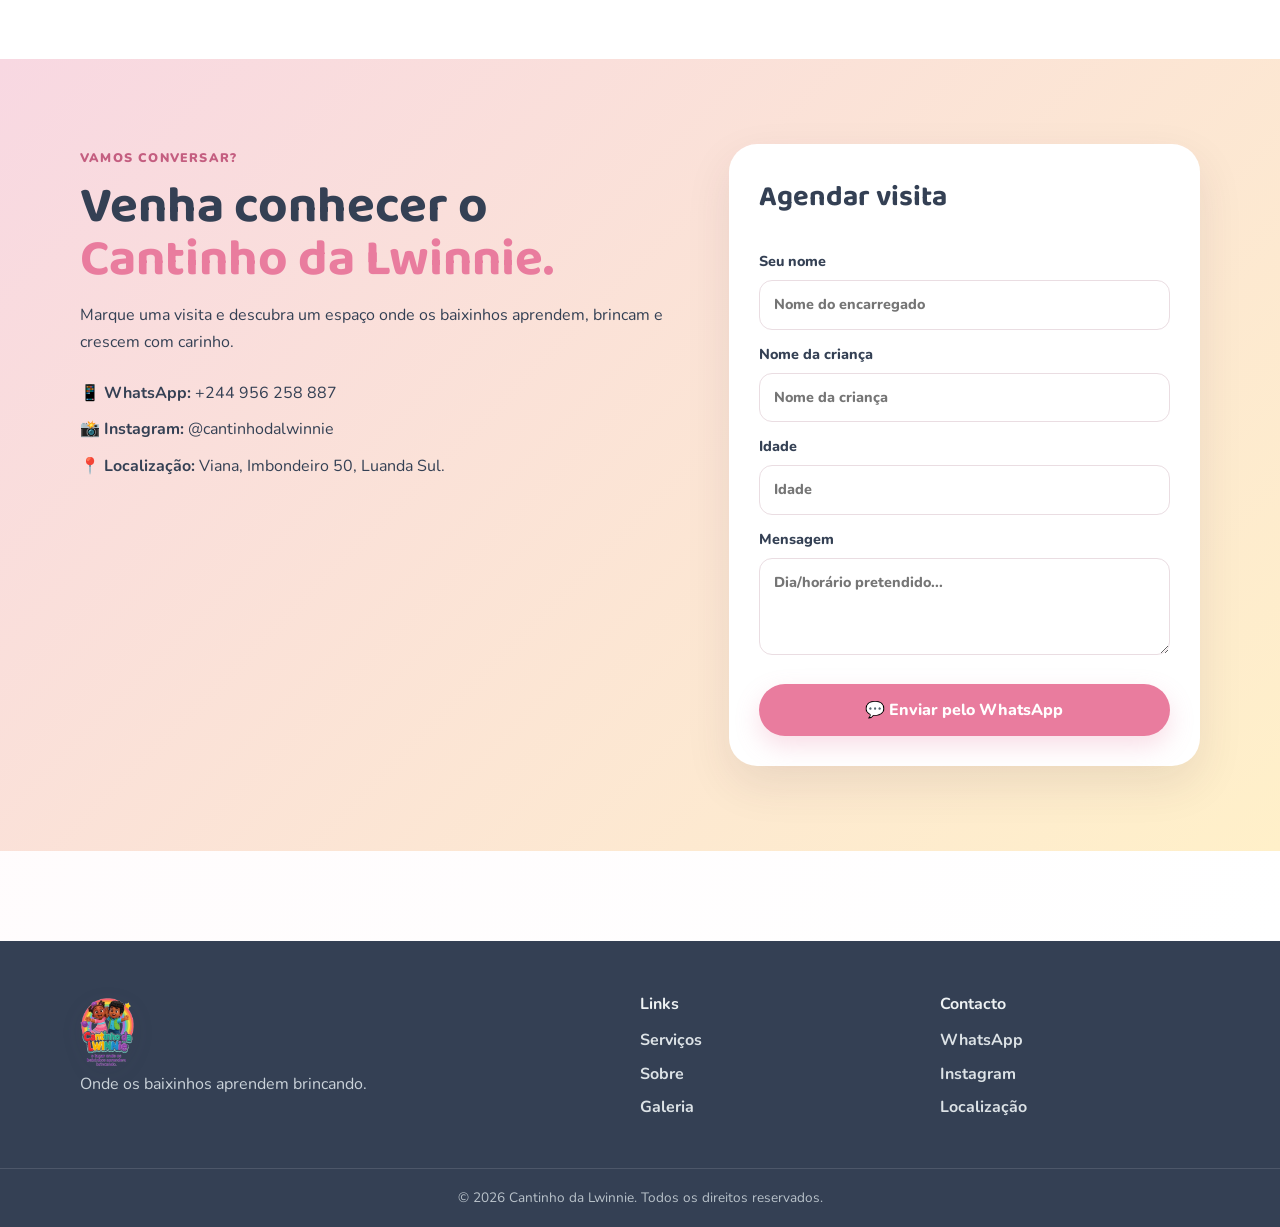
==== commit 21771a37: "Update contact information in the CTA section of index.html" ====
--- a/index.html
+++ b/index.html
@@ -193,7 +193,7 @@
           <label>Nome da criança<input id="child" placeholder="Nome da criança"></label>
           <label>Idade<input id="age" type="number" min="0" max="18" placeholder="Idade"></label>
           <label>Mensagem<textarea id="message" rows="3" placeholder="Dia/horário pretendido..."></textarea></label>
-          <button class="btn" type="submit">💬 Enviar pelo WhatsApp</button>
+          <a class="btn" href="https://wa.me/244956258887" target="_blank">💬 Enviar pelo WhatsApp</a>
         </form>
       </div>
     </section>
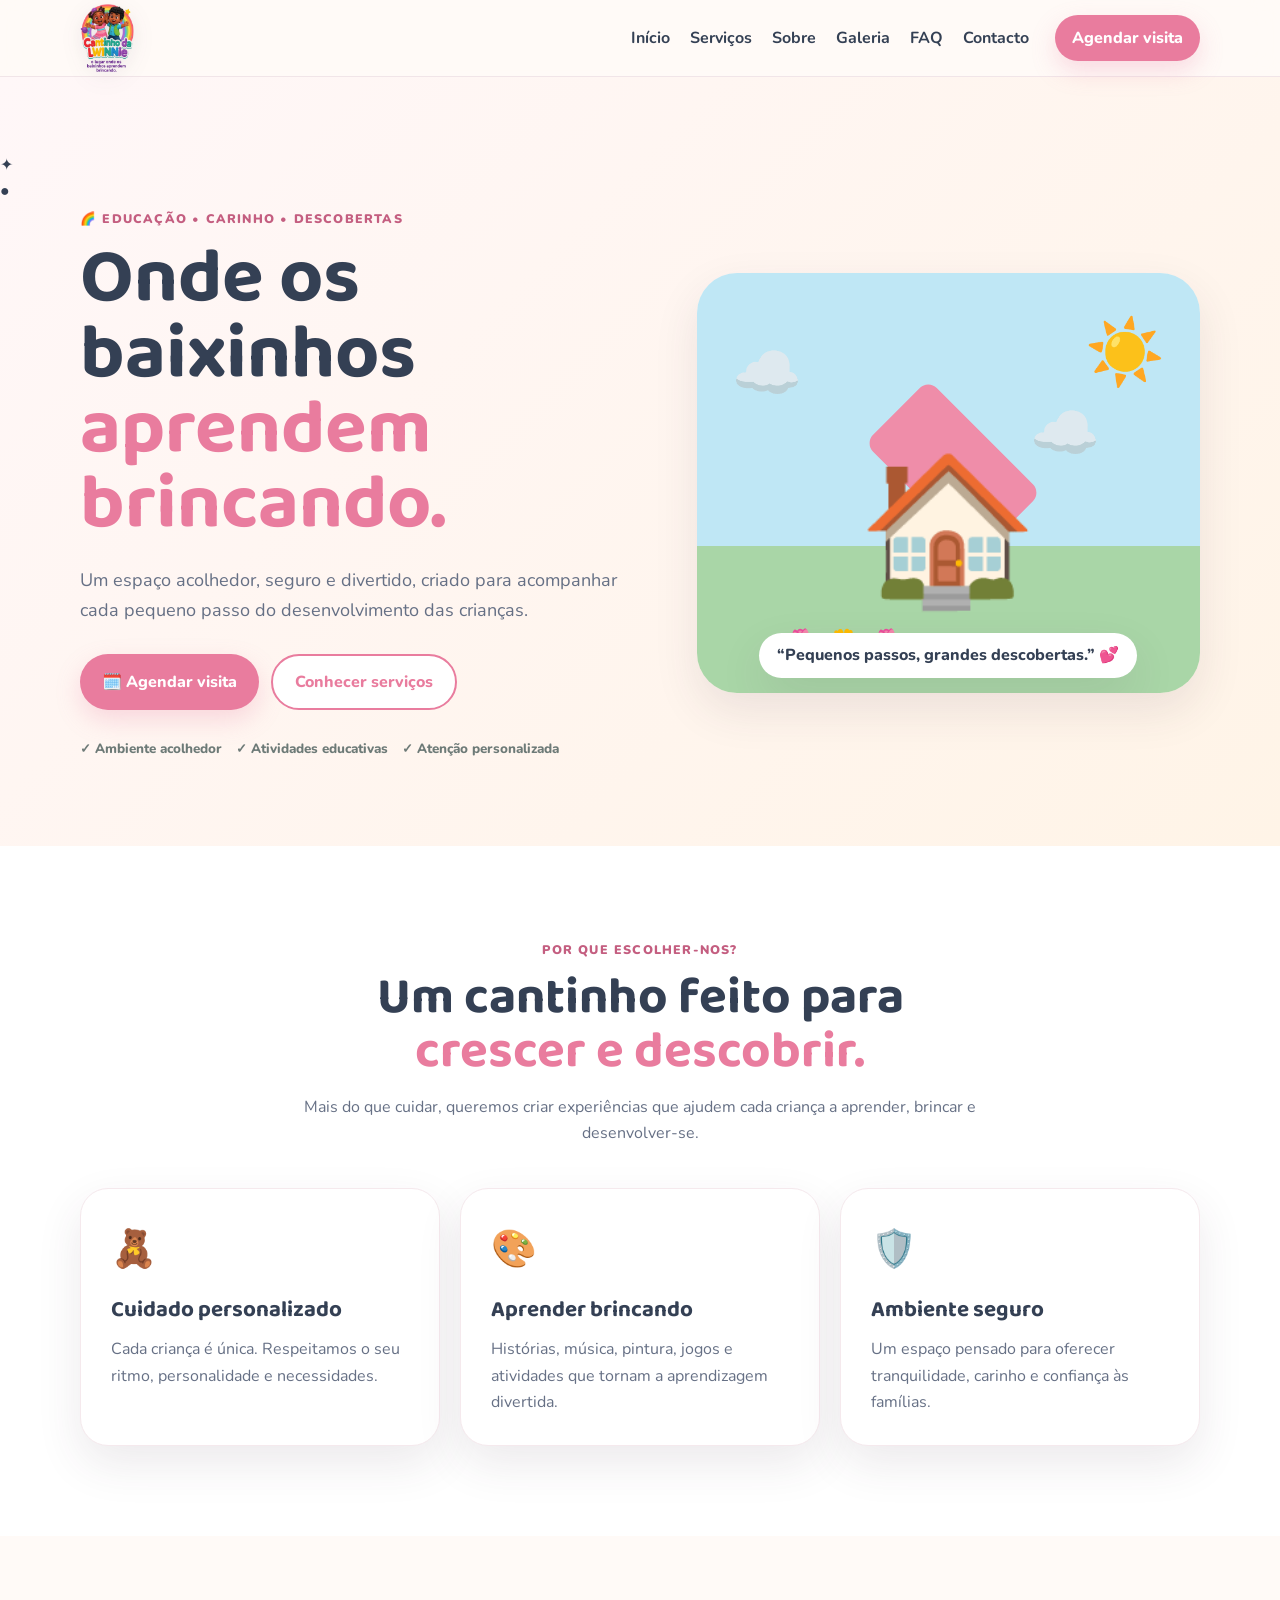
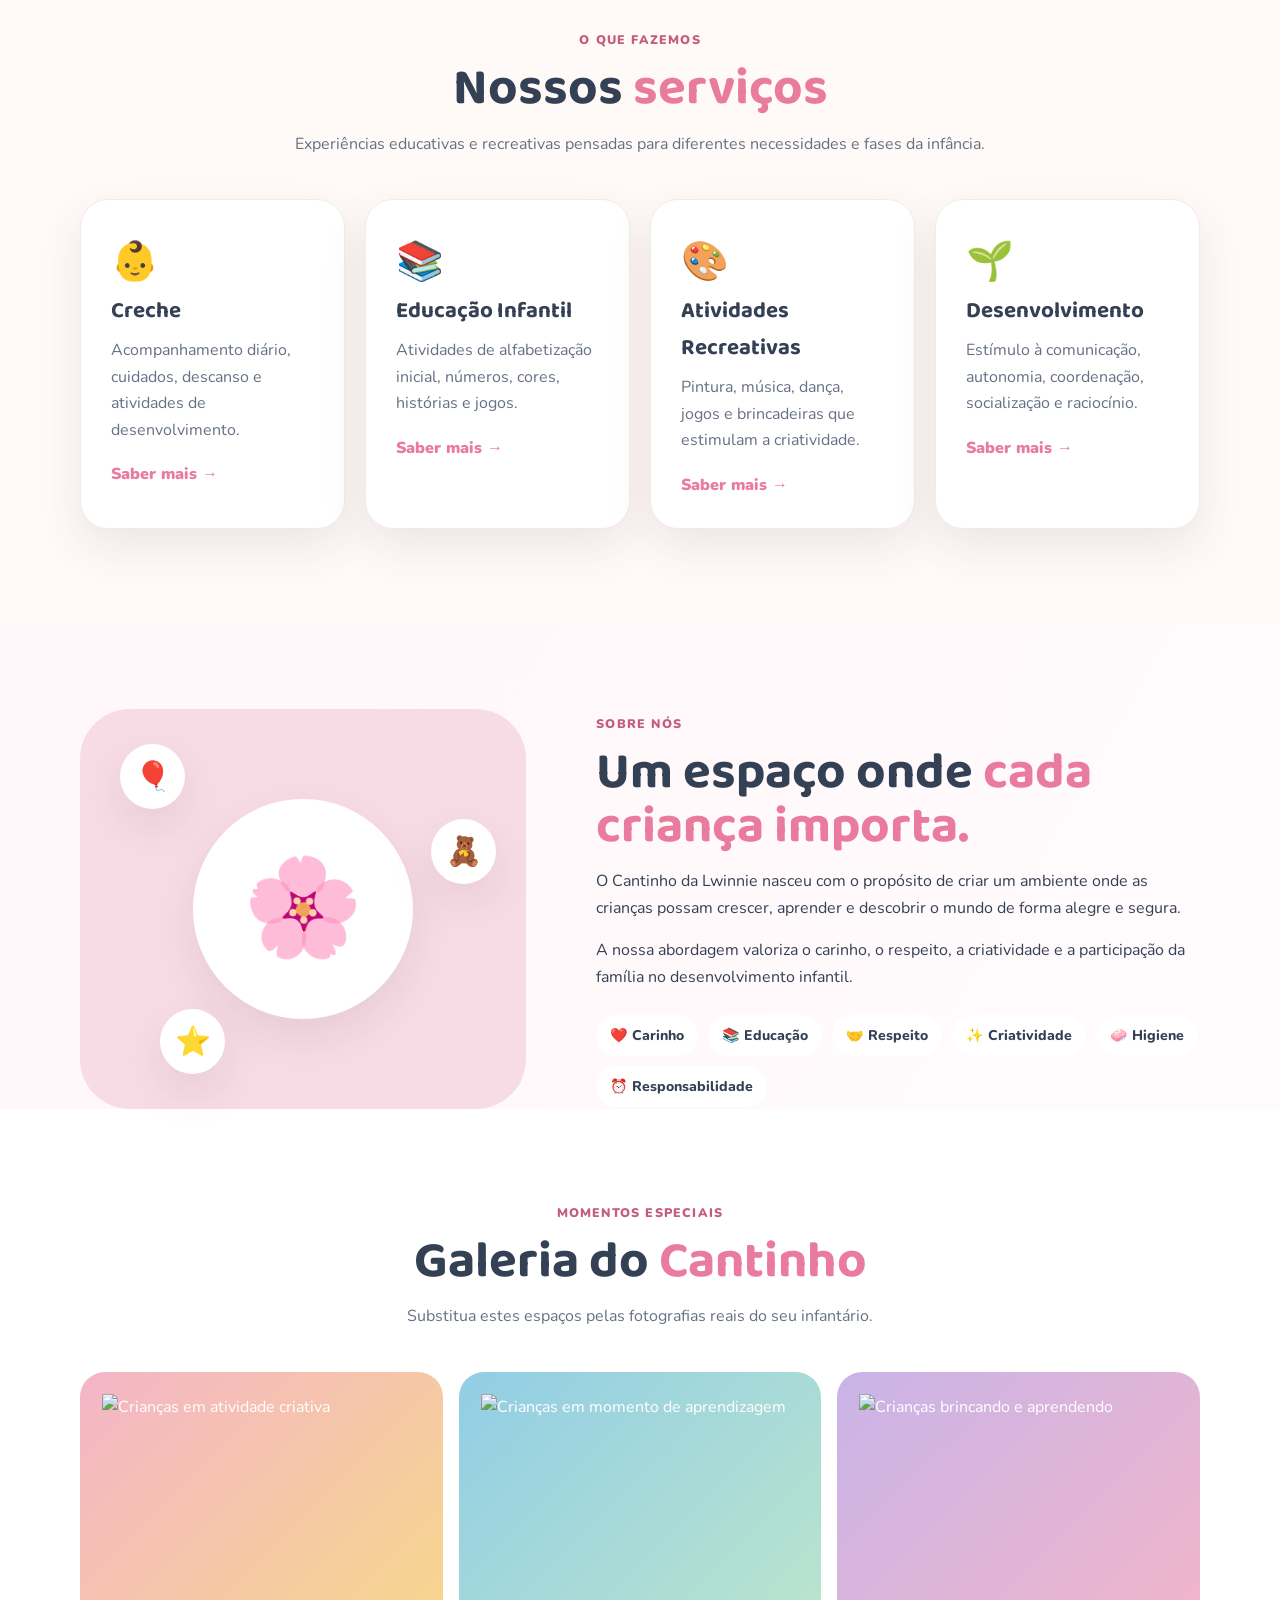
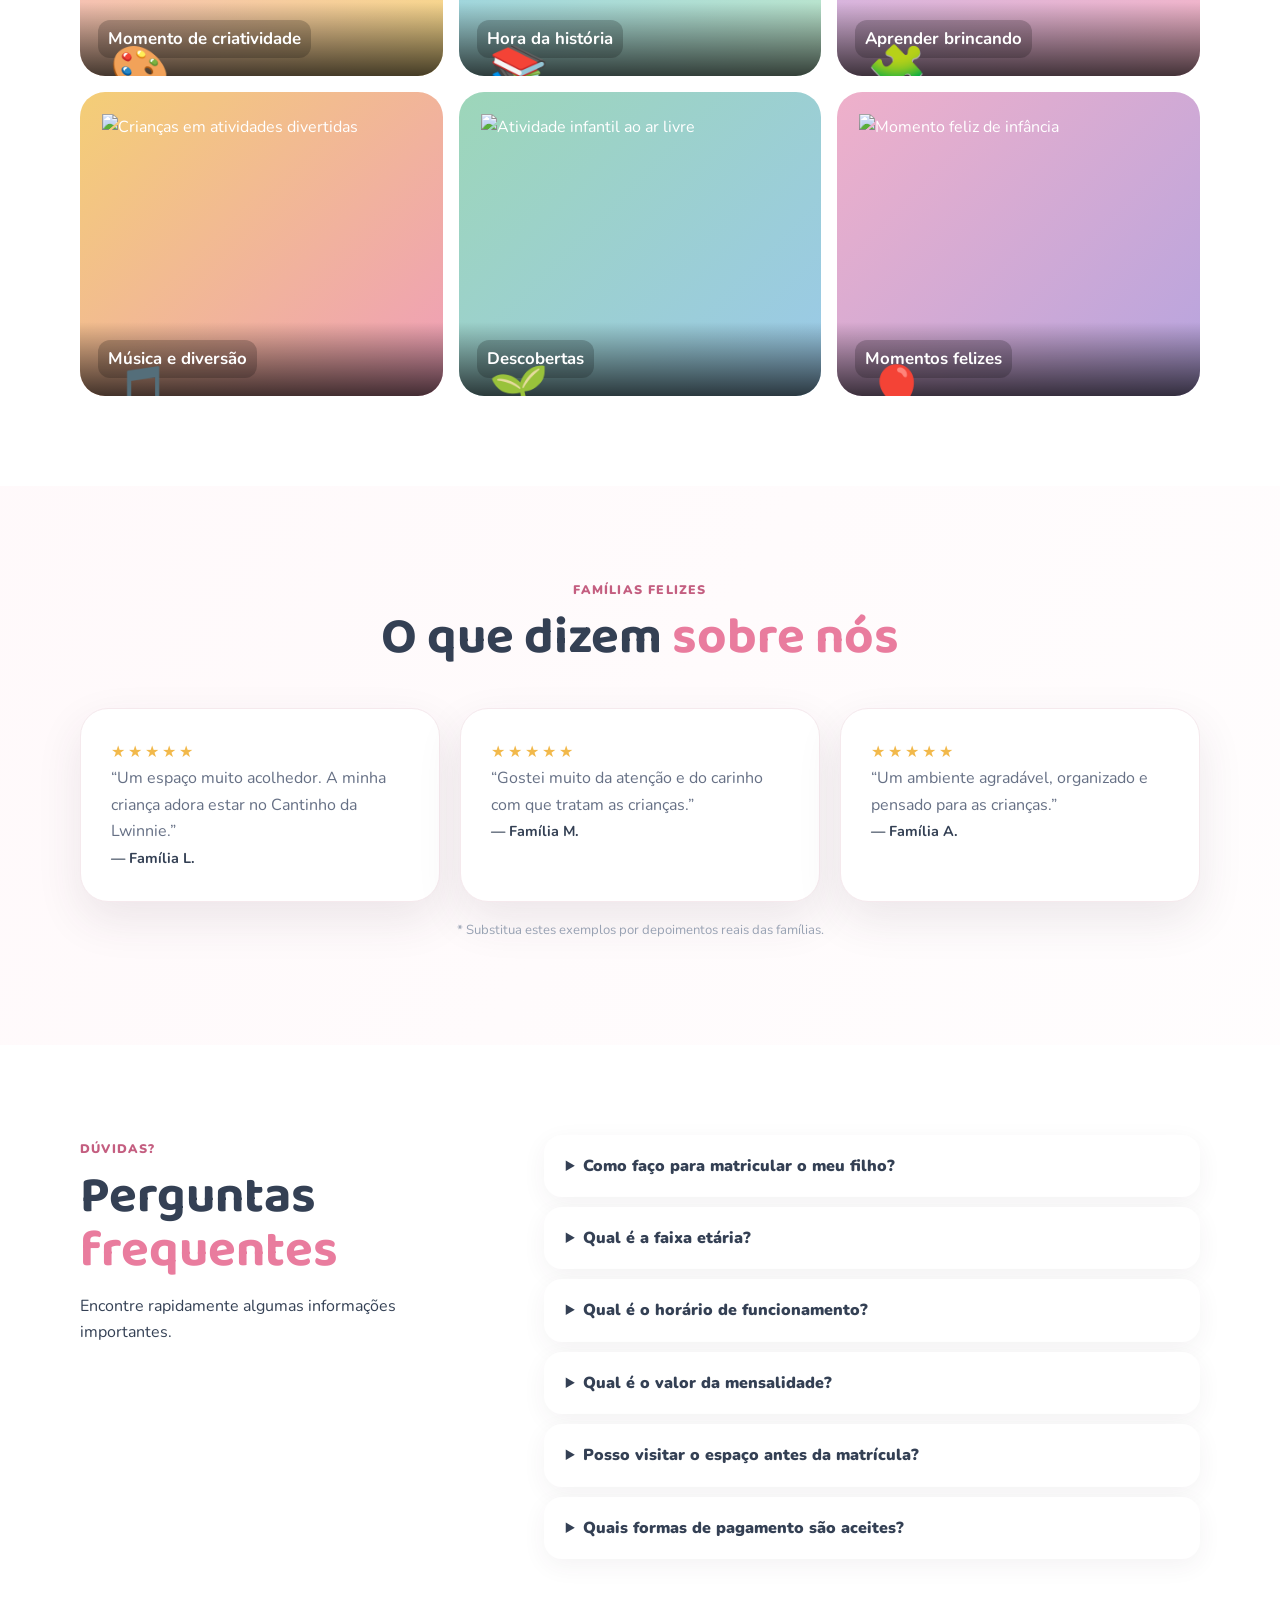
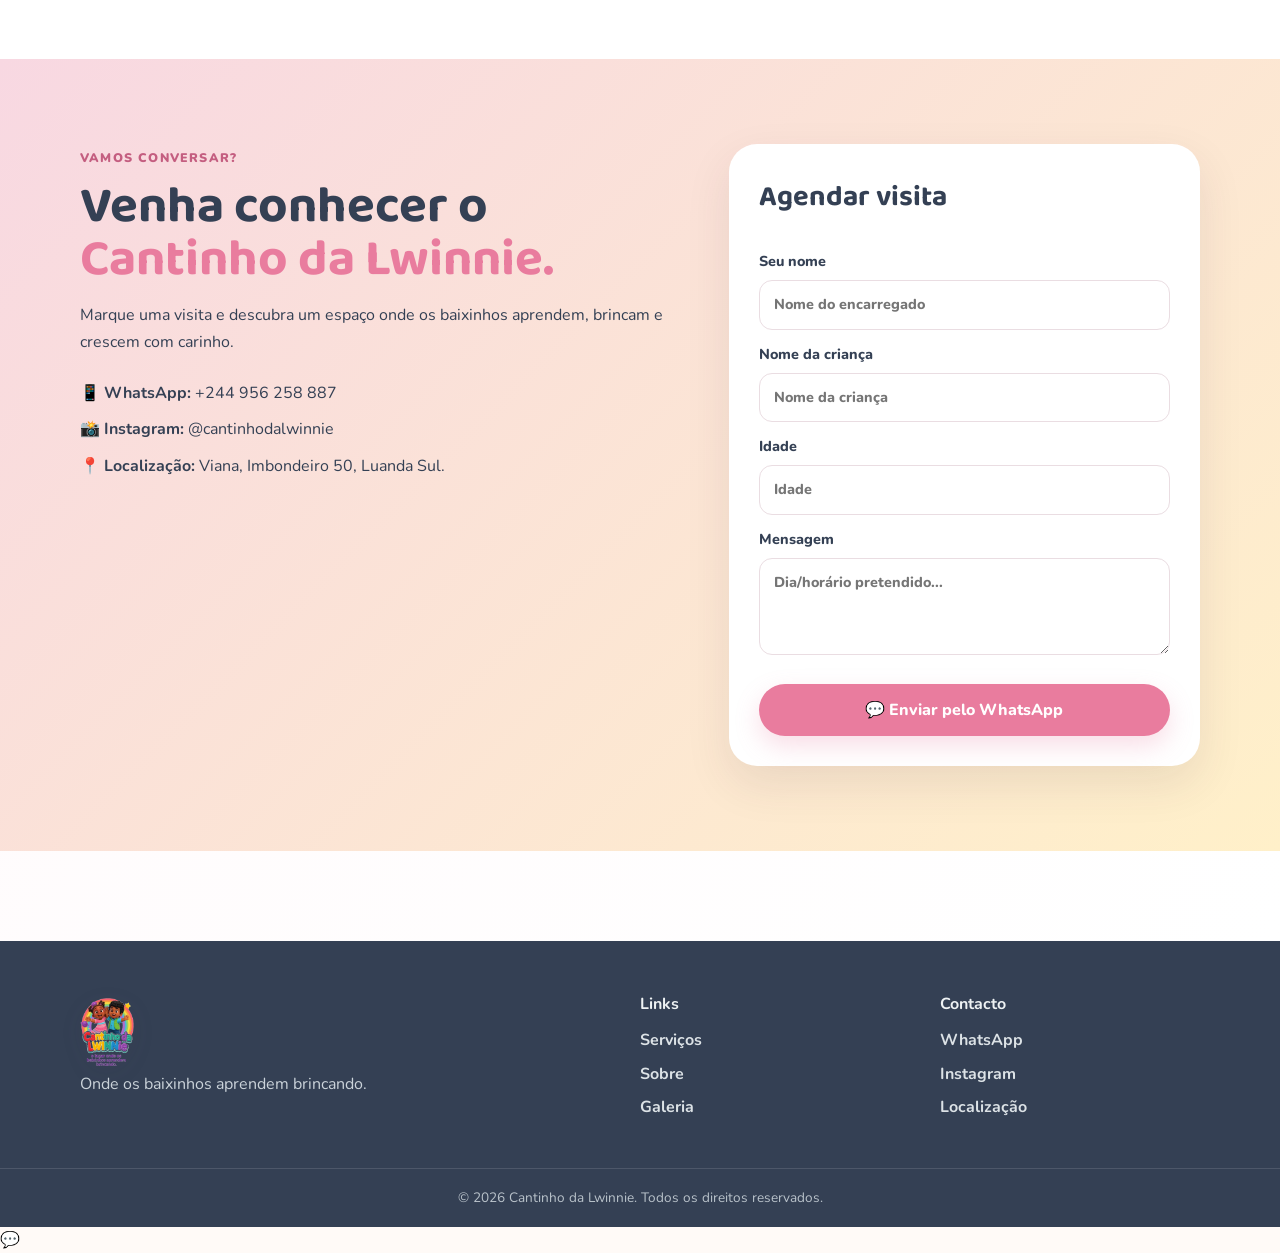
==== commit c297ba91: "Update contact information in the CTA section of index.html" ====
--- a/index.html
+++ b/index.html
@@ -207,7 +207,7 @@
     </div>
     <div class="copyright">© 2026 Cantinho da Lwinnie. Todos os direitos reservados.</div>
   </footer>
-  <a class="whatsapp" id="wa" href="#" aria-label="Falar no WhatsApp">💬</a>
+  <aclass="btn" href="https://wa.me/244956258887" target="_blank" aria-label="Falar no WhatsApp">💬</a>
   <script src="script.js"></script>
 </body>
-</html>+</html>
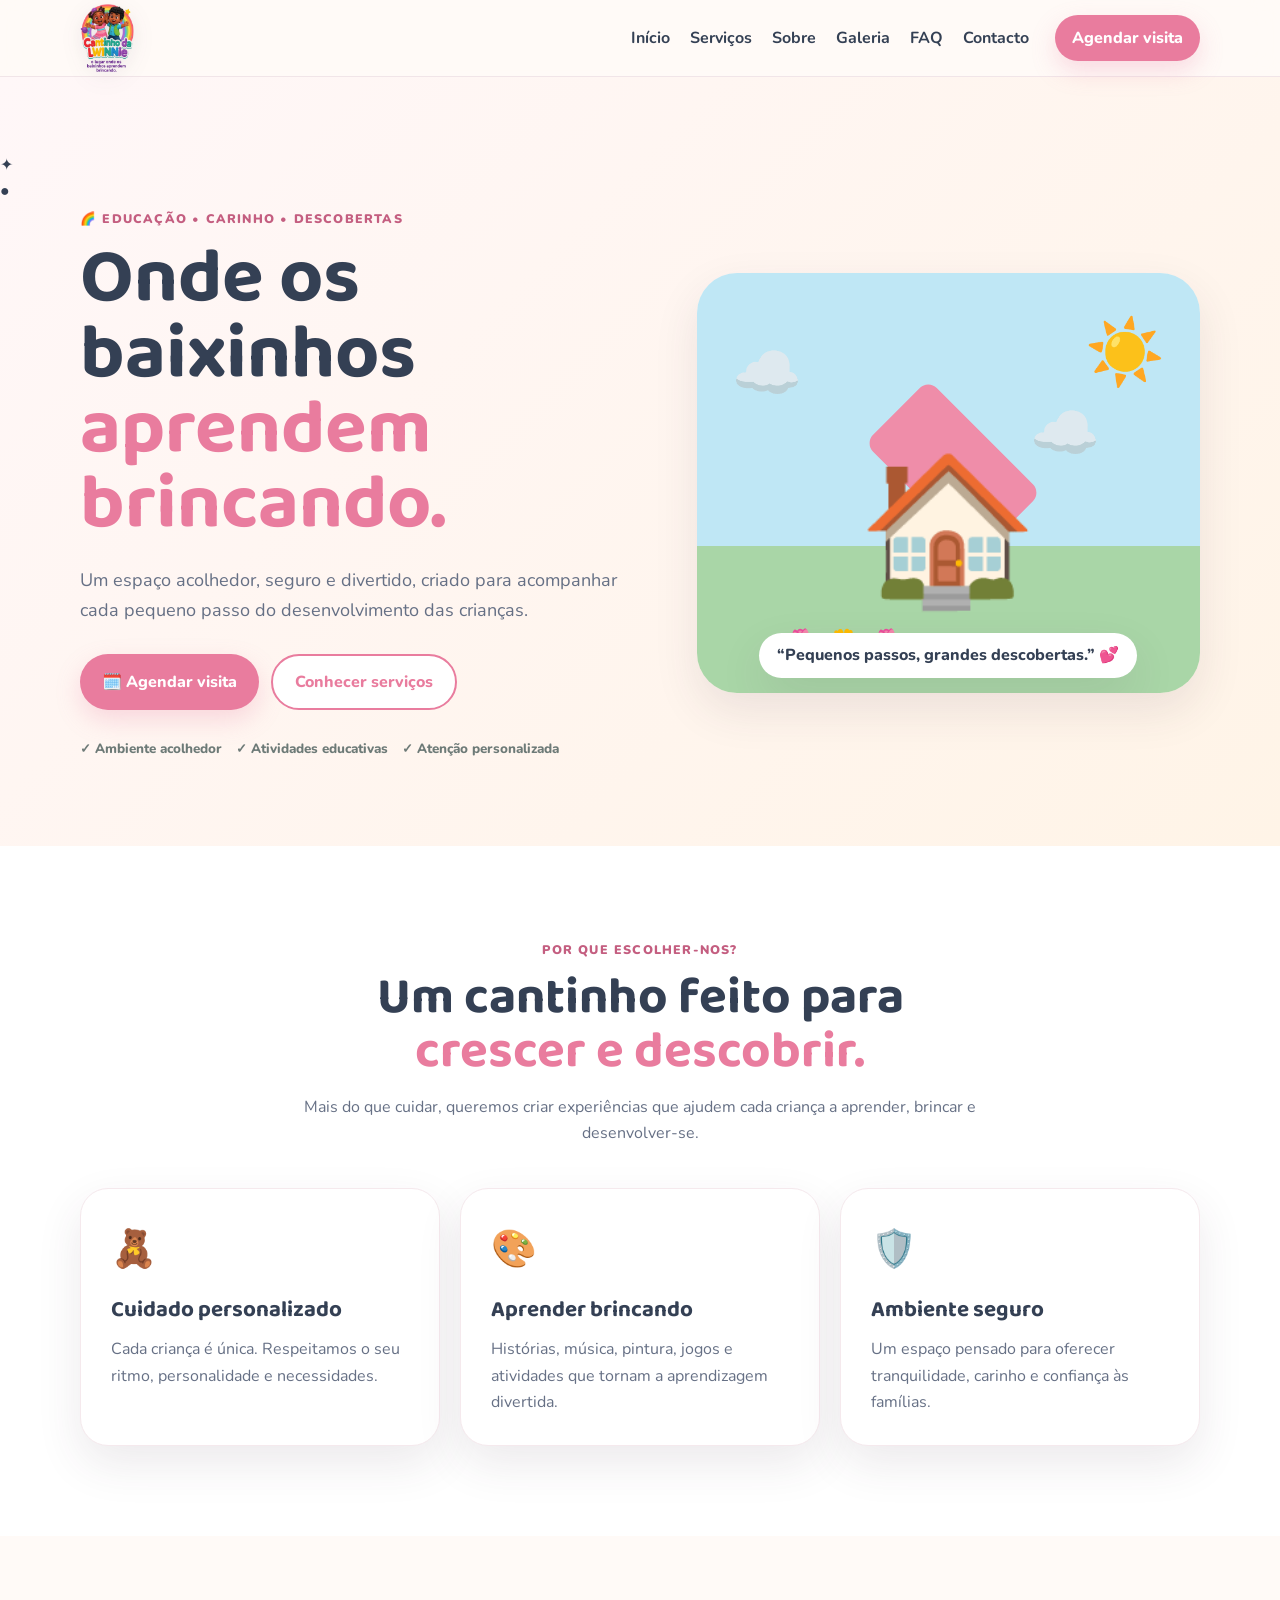
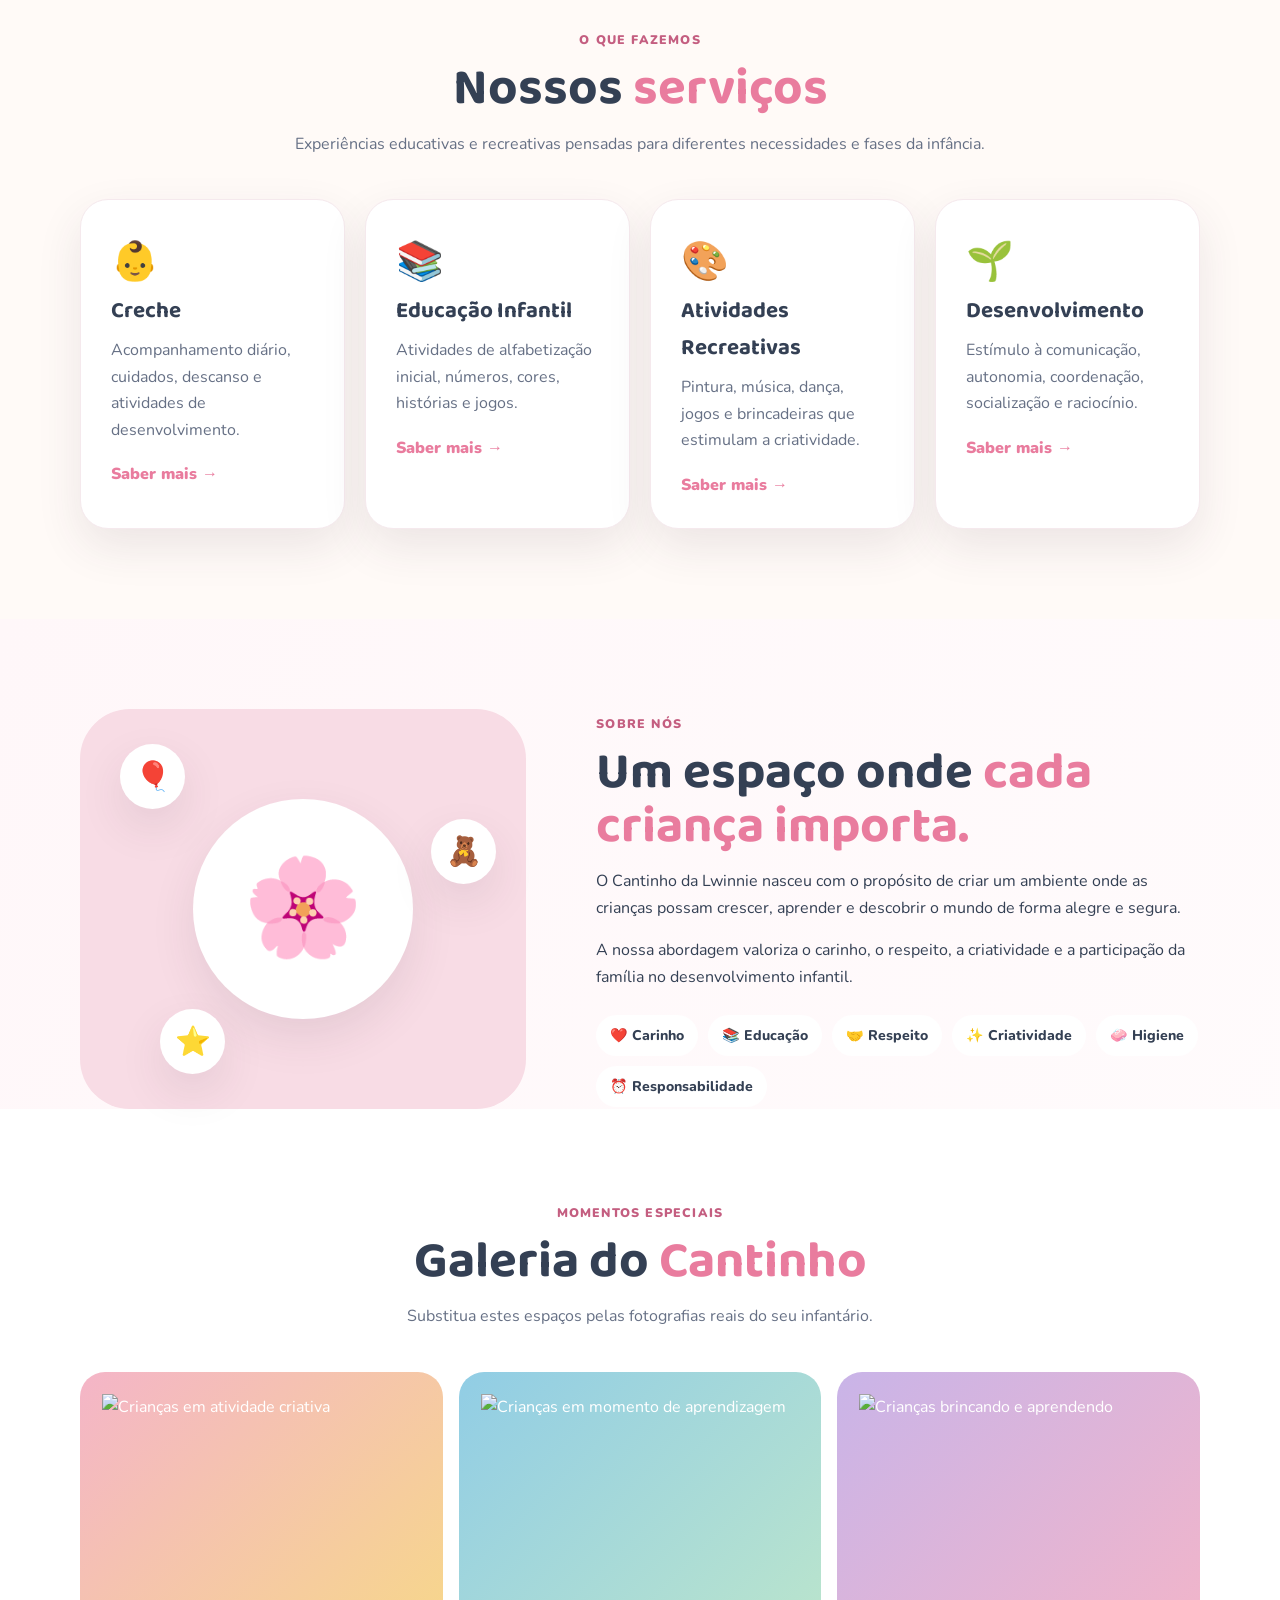
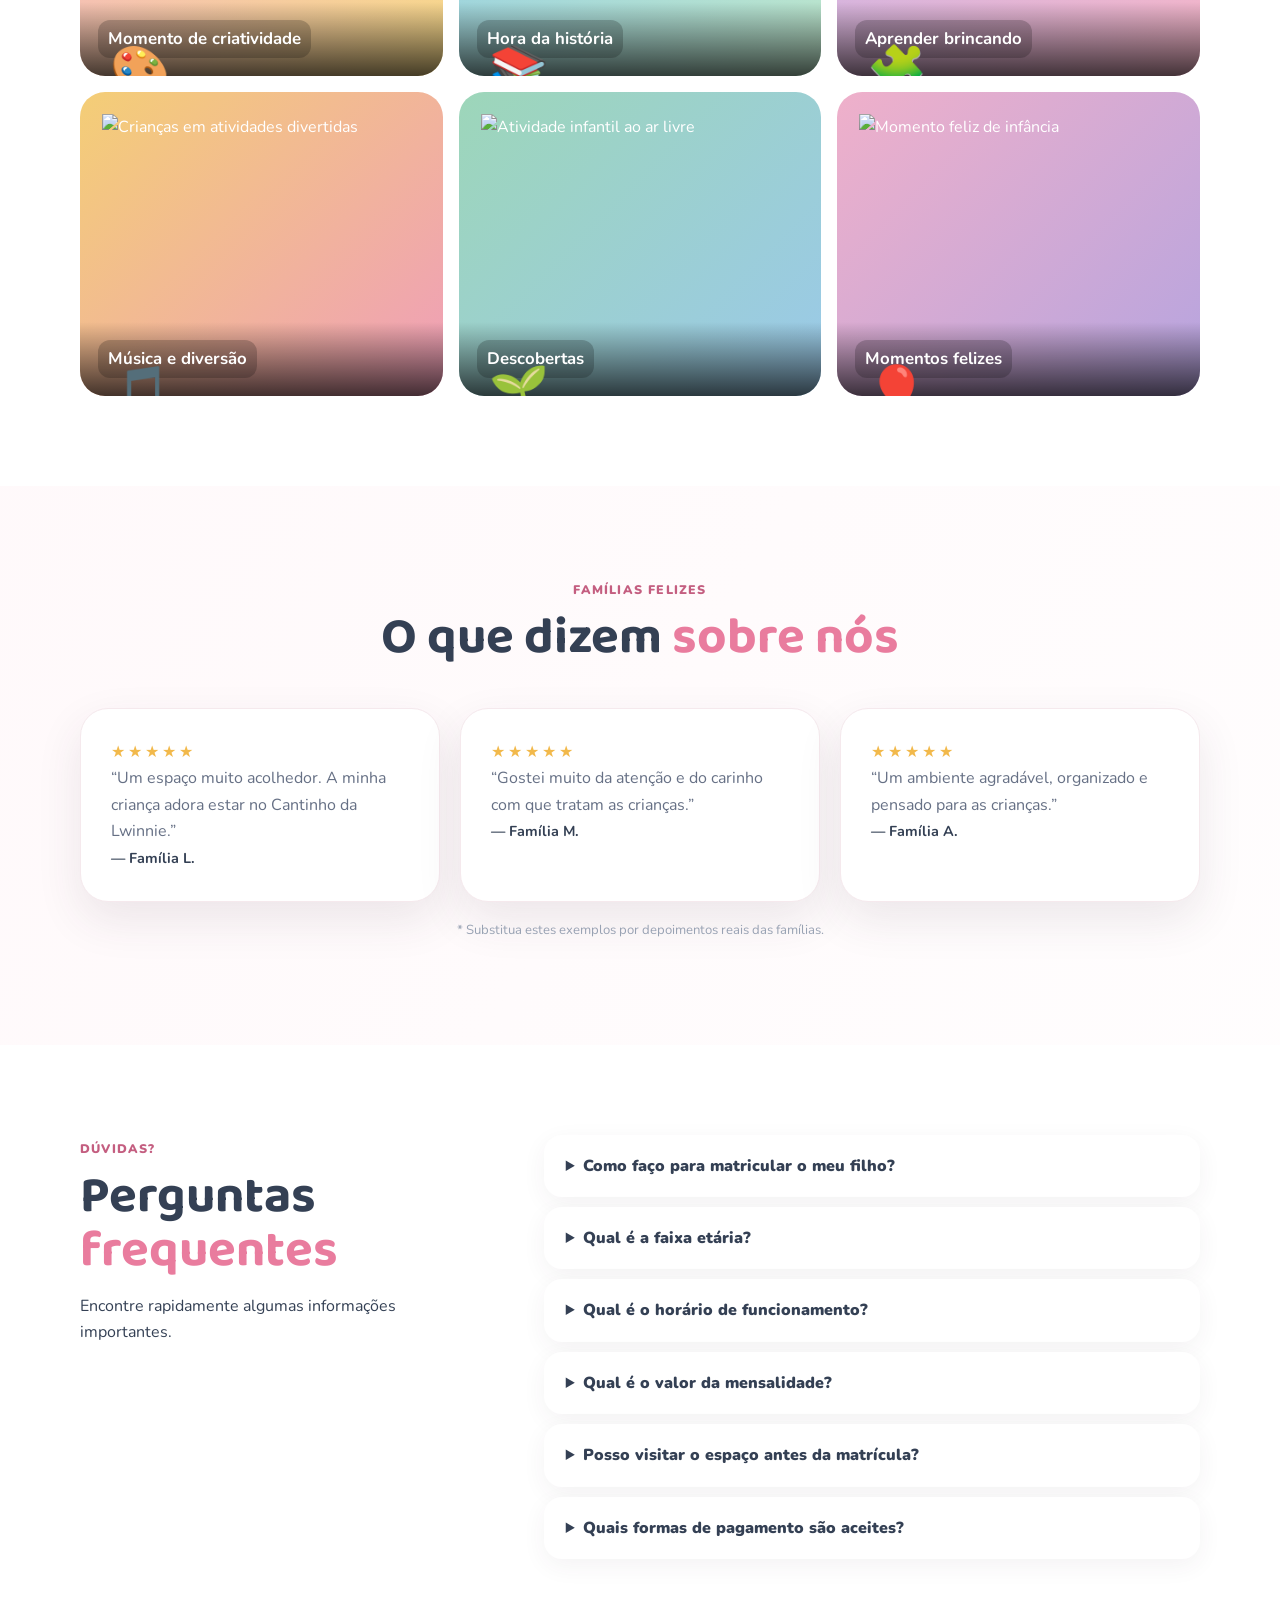
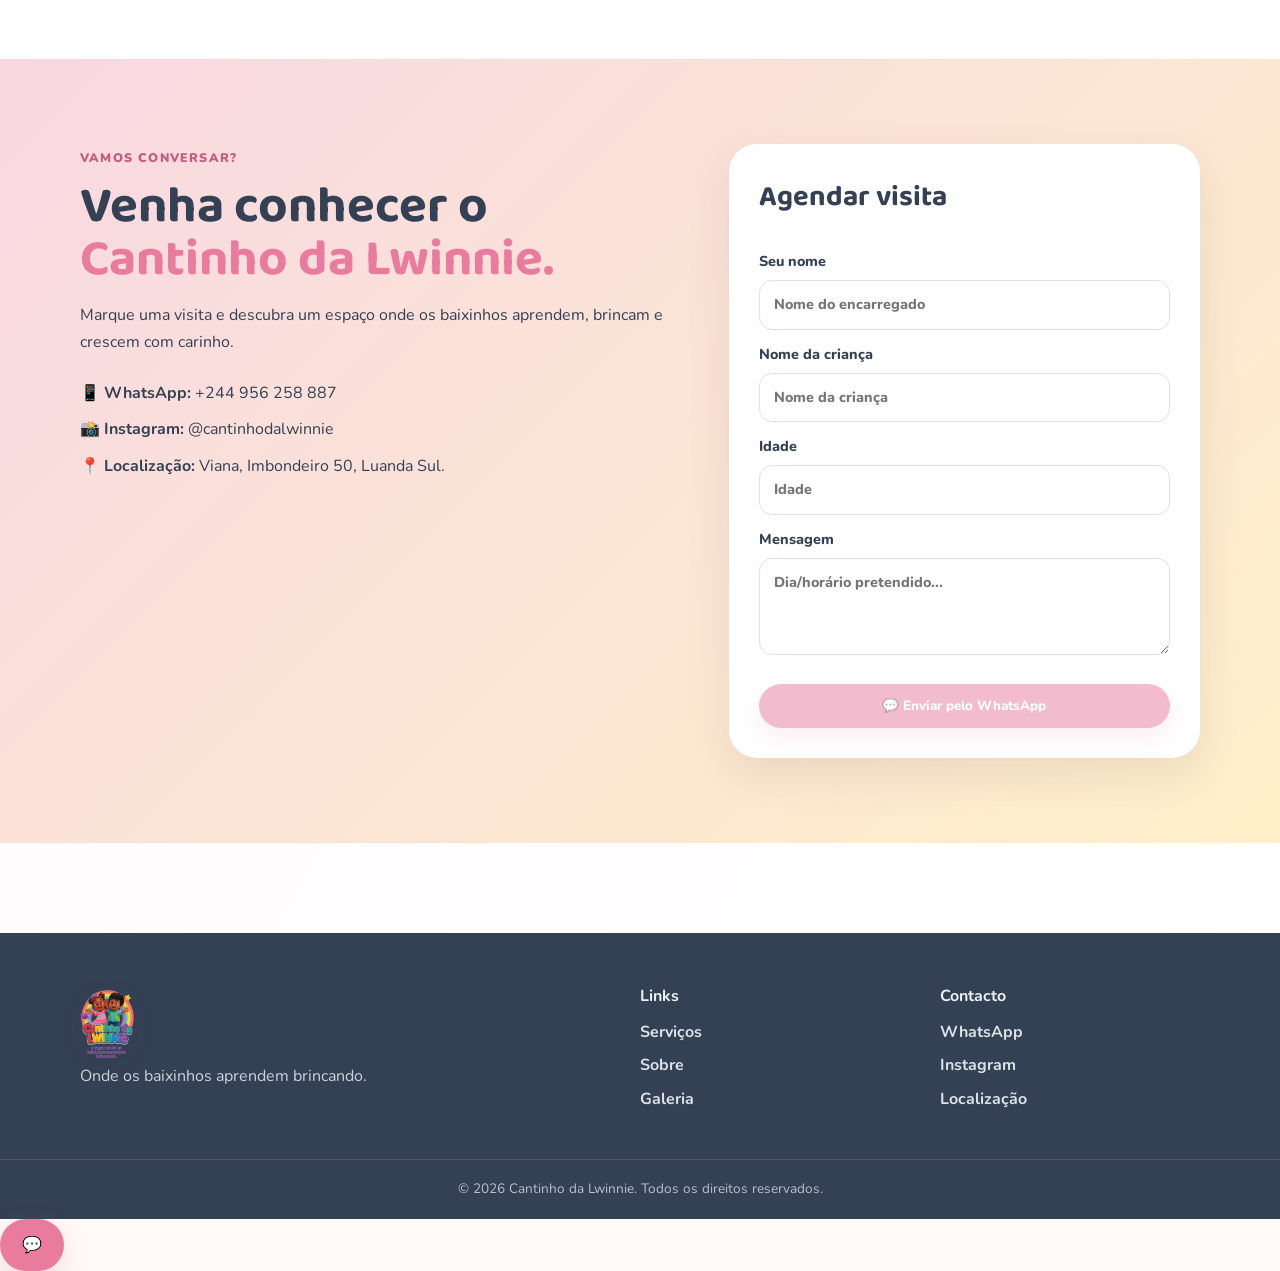
==== commit 56ff8b11: "Atualiza o site" ====
--- a/index.html
+++ b/index.html
@@ -187,14 +187,35 @@
         <div><span class="eyebrow">Vamos conversar?</span><h2>Venha conhecer o <span>Cantinho da Lwinnie.</span></h2><p>Marque uma visita e descubra um espaço onde os baixinhos aprendem, brincam e crescem com carinho.</p>
           <div class="contact-list"><div>📱 <b>WhatsApp:</b> <span id="phoneText">+244 956 258 887</span></div><div>📸 <b>Instagram:</b> @cantinhodalwinnie</div><div>📍 <b>Localização:</b> Viana, Imbondeiro 50, Luanda Sul. </div></div>
         </div>
-        <form id="bookingForm">
-          <h3>Agendar visita</h3>
-          <label>Seu nome<input required id="name" placeholder="Nome do encarregado"></label>
-          <label>Nome da criança<input id="child" placeholder="Nome da criança"></label>
-          <label>Idade<input id="age" type="number" min="0" max="18" placeholder="Idade"></label>
-          <label>Mensagem<textarea id="message" rows="3" placeholder="Dia/horário pretendido..."></textarea></label>
-          <a class="btn" href="https://wa.me/244956258887" target="_blank">💬 Enviar pelo WhatsApp</a>
-        </form>
+      <form id="bookingForm">
+    <h3>Agendar visita</h3>
+    
+    <label>
+        Seu nome
+        <input type="text" id="name" required placeholder="Nome do encarregado">
+    </label>
+    
+    <label>
+        Nome da criança
+        <input type="text" id="child" required placeholder="Nome da criança">
+    </label>
+    
+    <label>
+        Idade
+        <input type="number" id="age" min="0" max="18" required placeholder="Idade">
+    </label>
+    
+    <label>
+        Mensagem
+        <textarea id="message" rows="3" required placeholder="Dia/horário pretendido..."></textarea>
+    </label>
+    
+    <!-- Botão inicialmente desativado/opaco -->
+    <button type="button" id="whatsappBtn" class="btn" disabled style="opacity: 0.5; cursor: not-allowed;">
+        💬 Enviar pelo WhatsApp
+    </button>
+</form>
+
       </div>
     </section>
   </main>
@@ -207,7 +228,7 @@
     </div>
     <div class="copyright">© 2026 Cantinho da Lwinnie. Todos os direitos reservados.</div>
   </footer>
-  <aclass="btn" href="https://wa.me/244956258887" target="_blank" aria-label="Falar no WhatsApp">💬</a>
+  <a class="btn" href="https://wa.me/244956258887" id="wa" href= target = "_blank" aria-label="Falar no WhatsApp">💬</a>
   <script src="script.js"></script>
 </body>
 </html>
